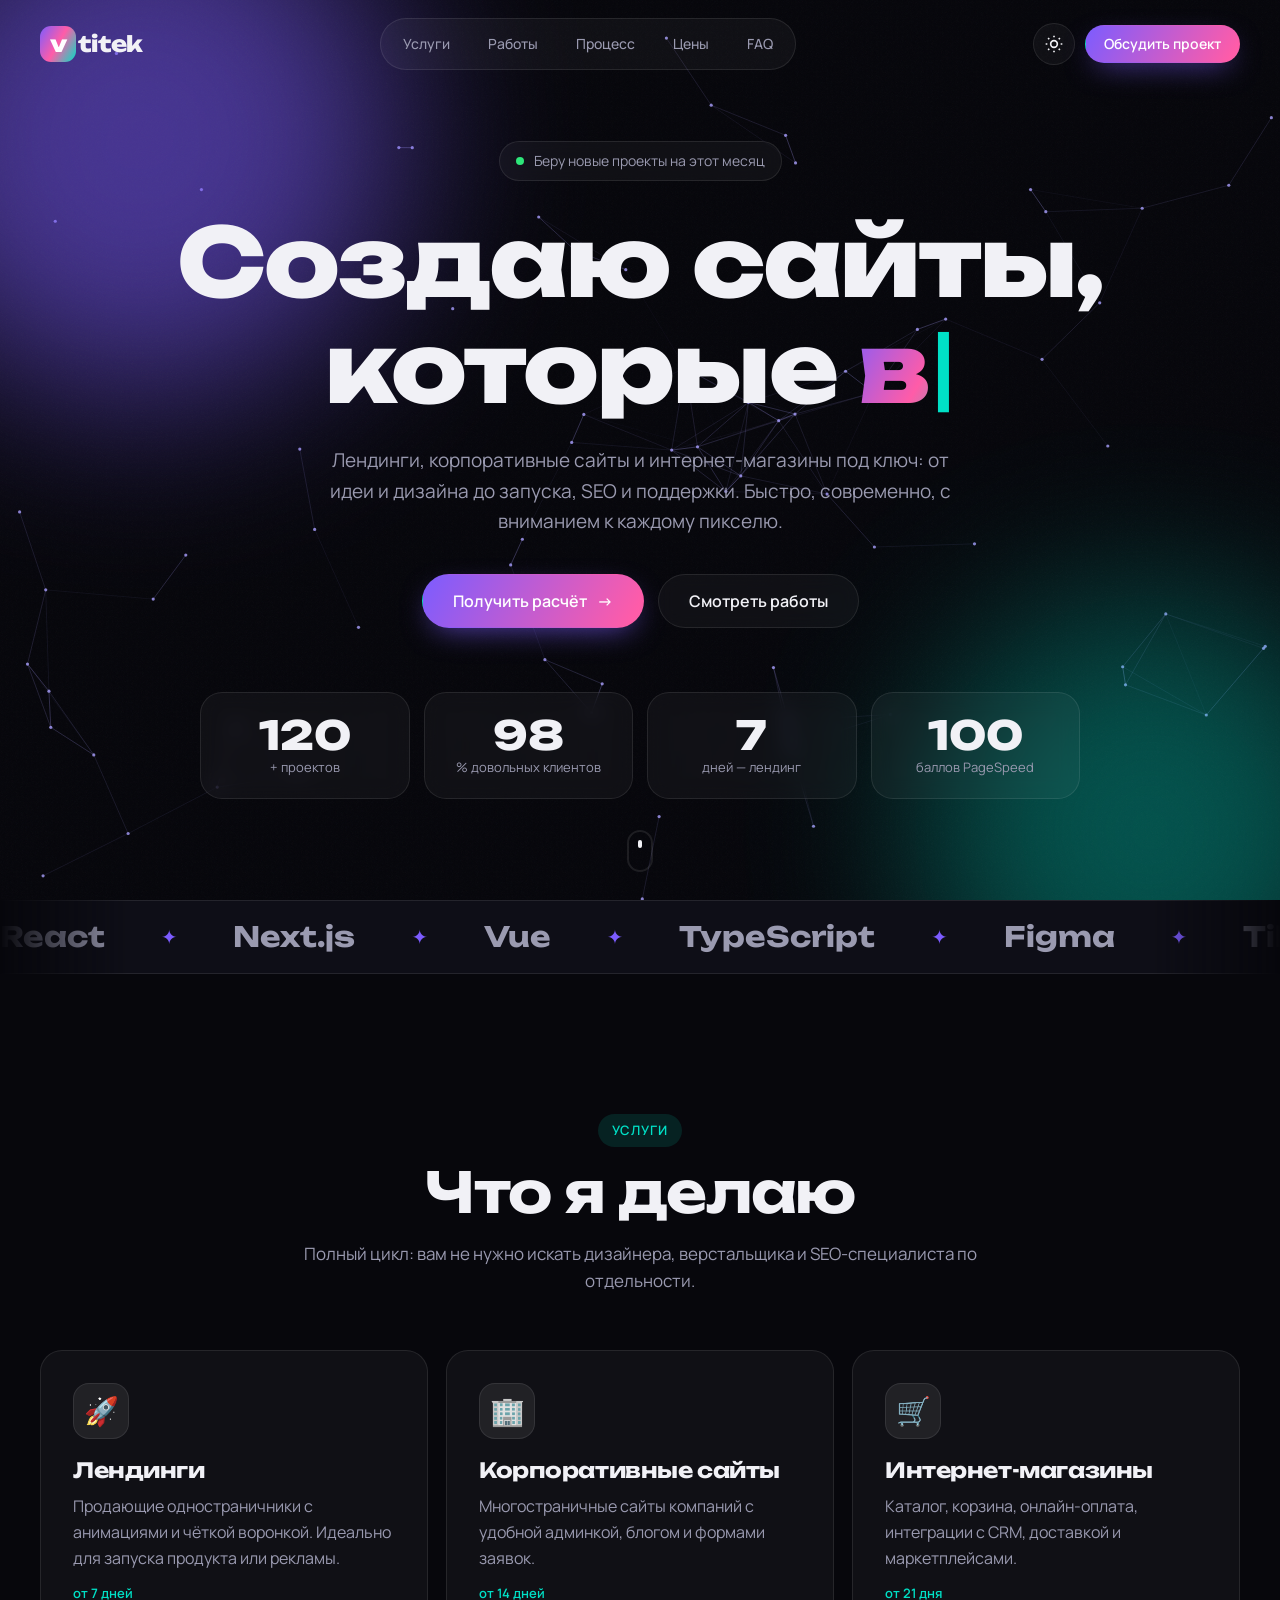
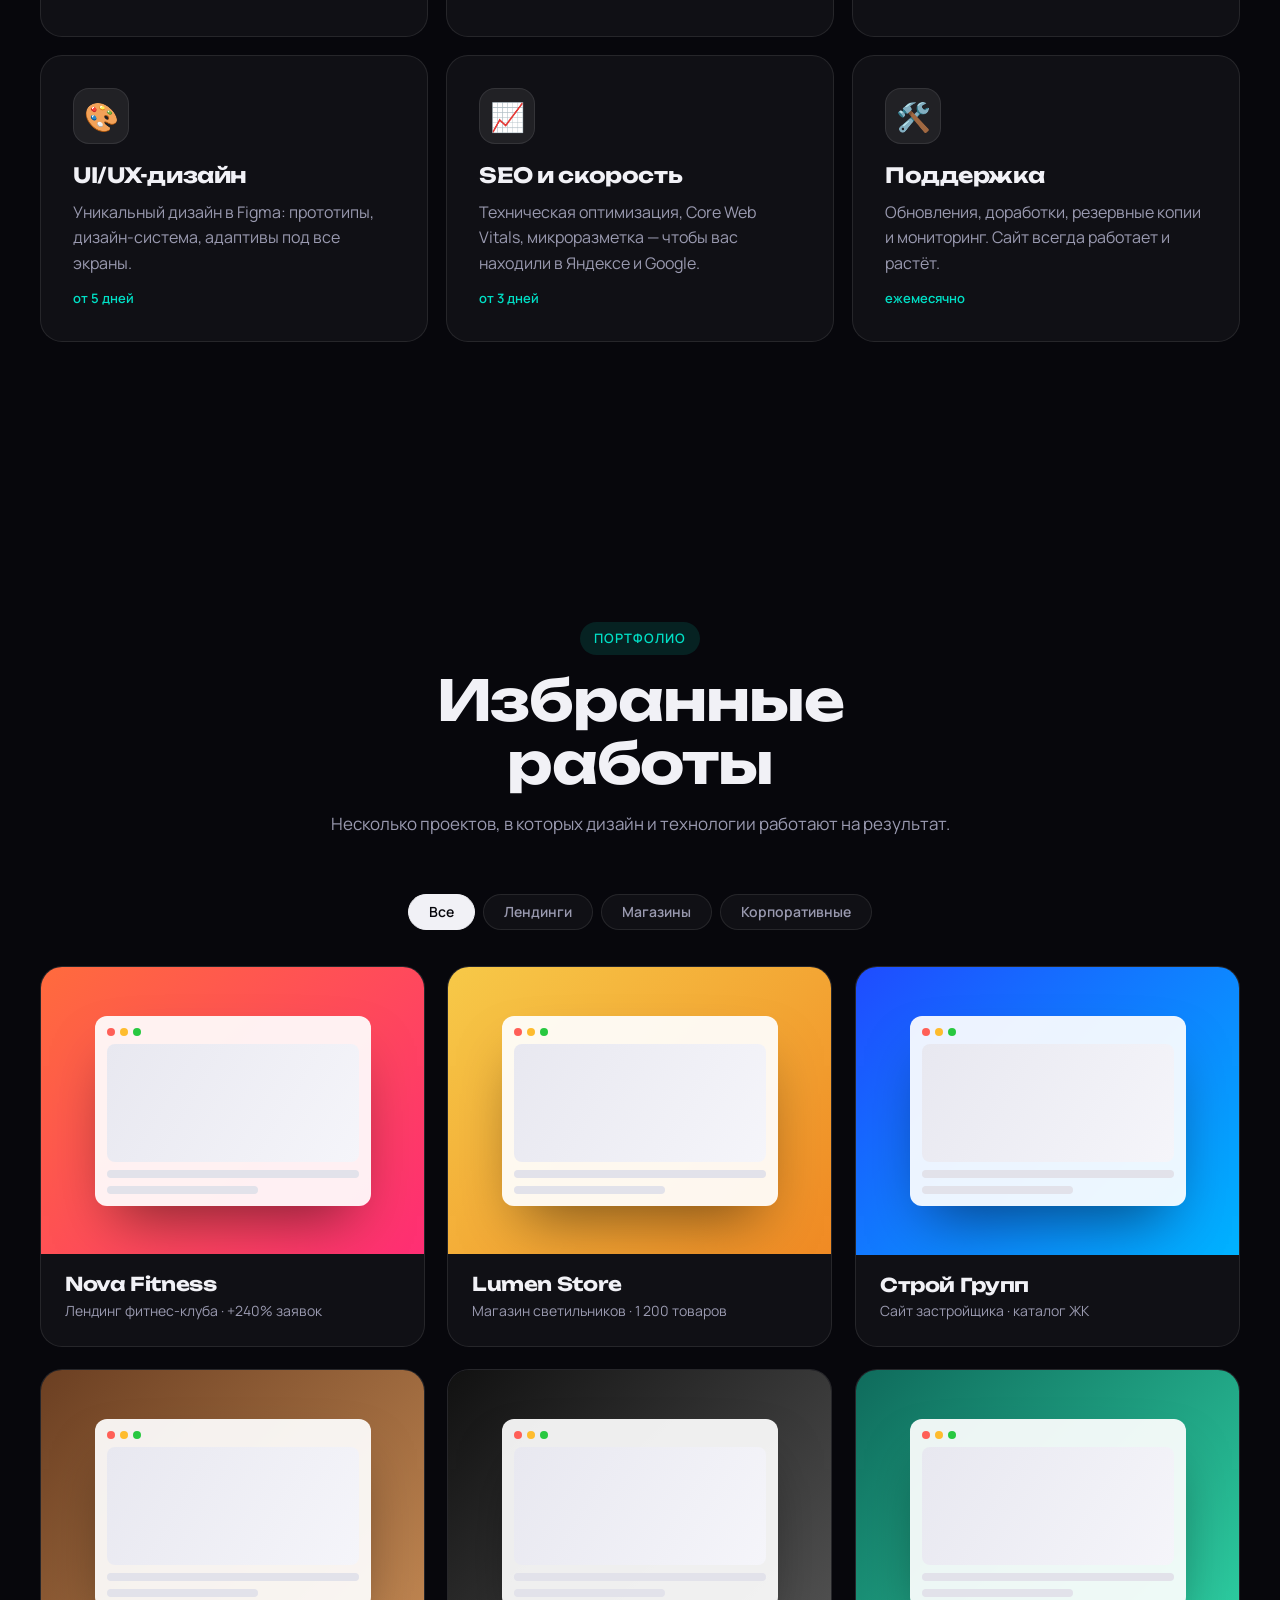
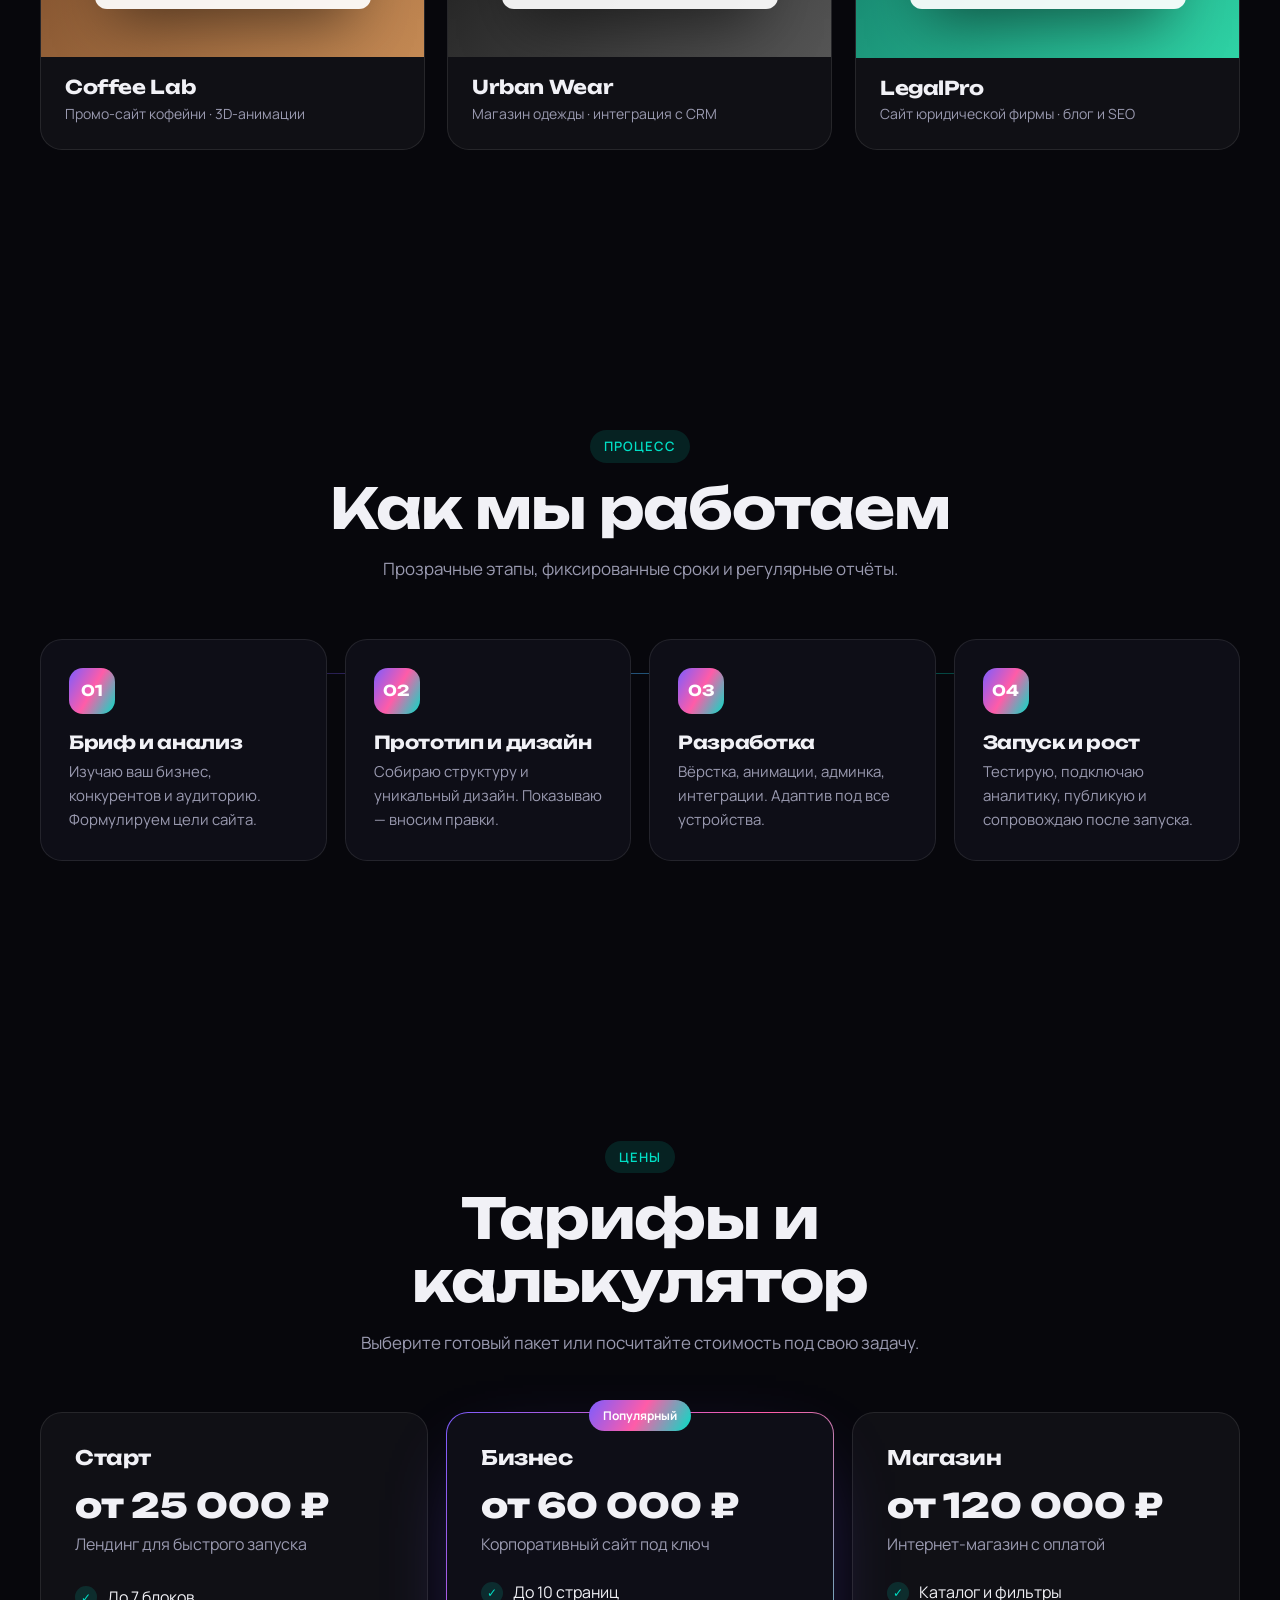
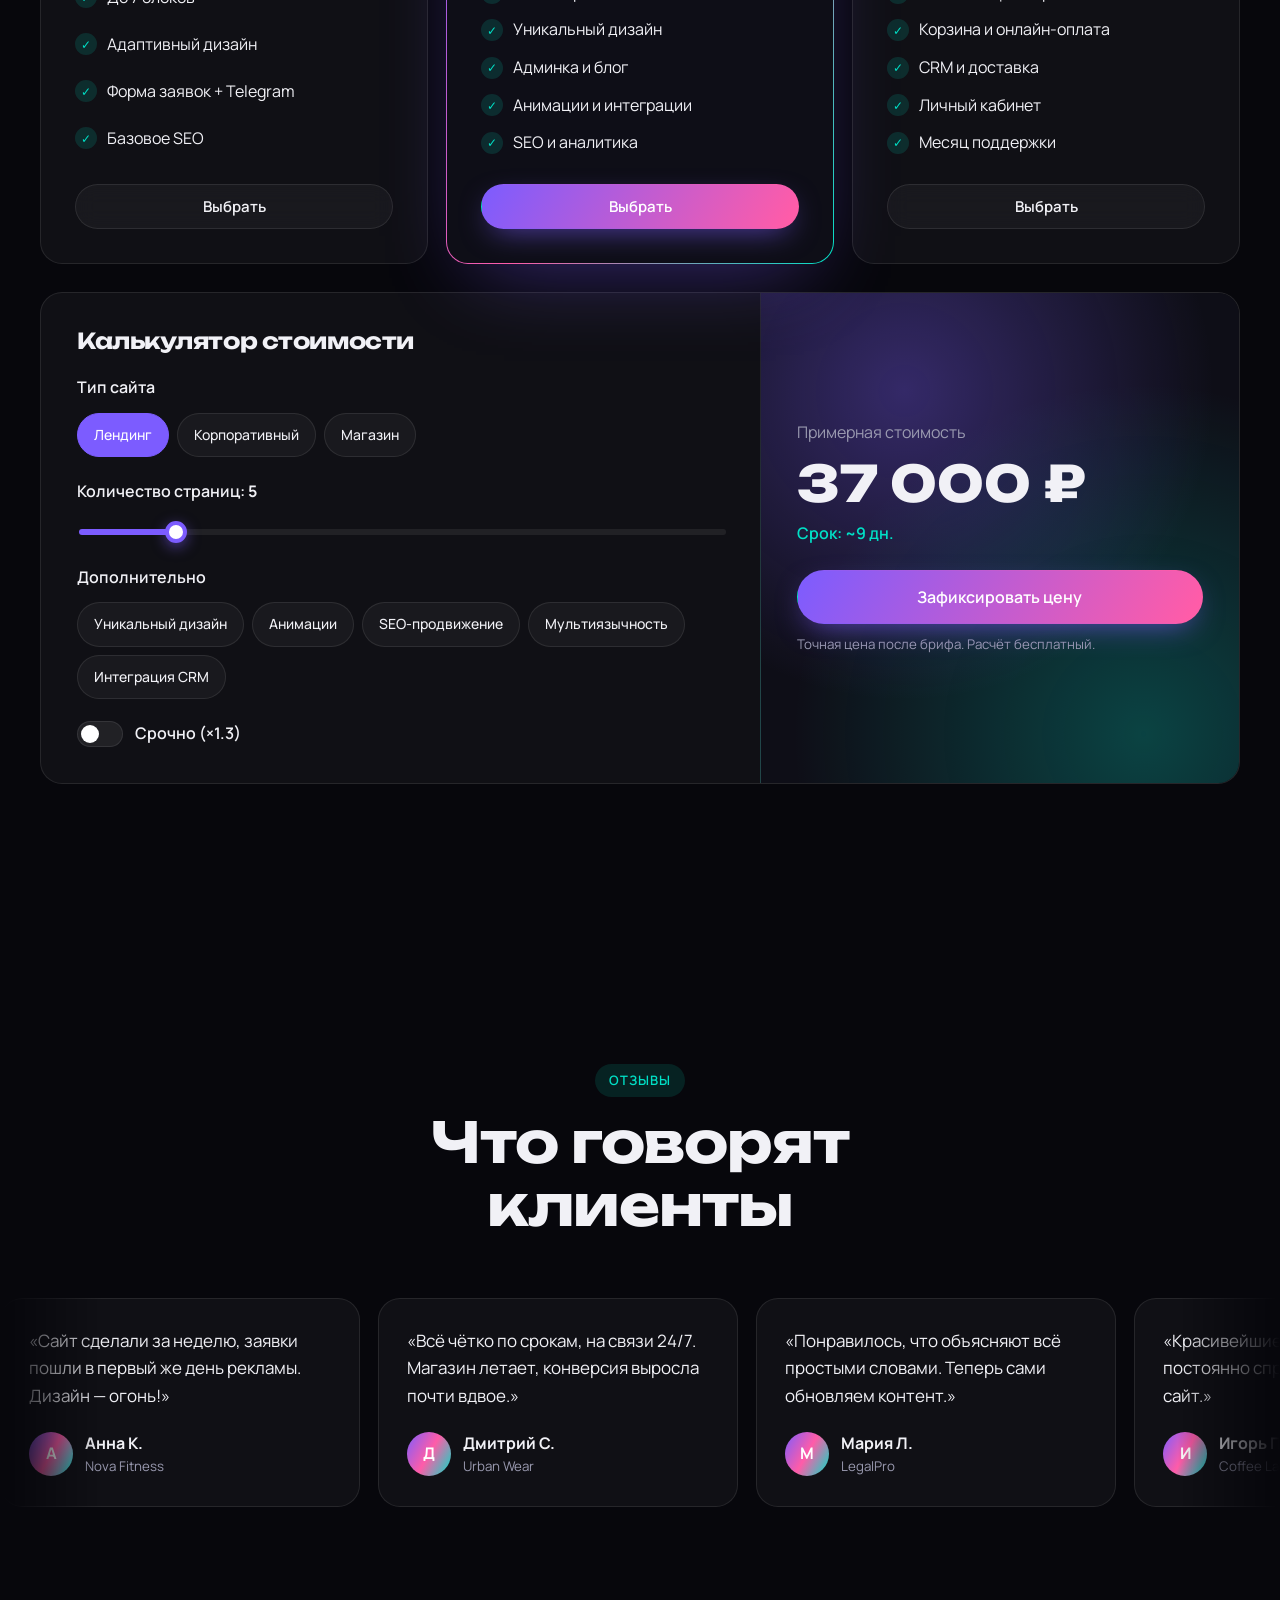
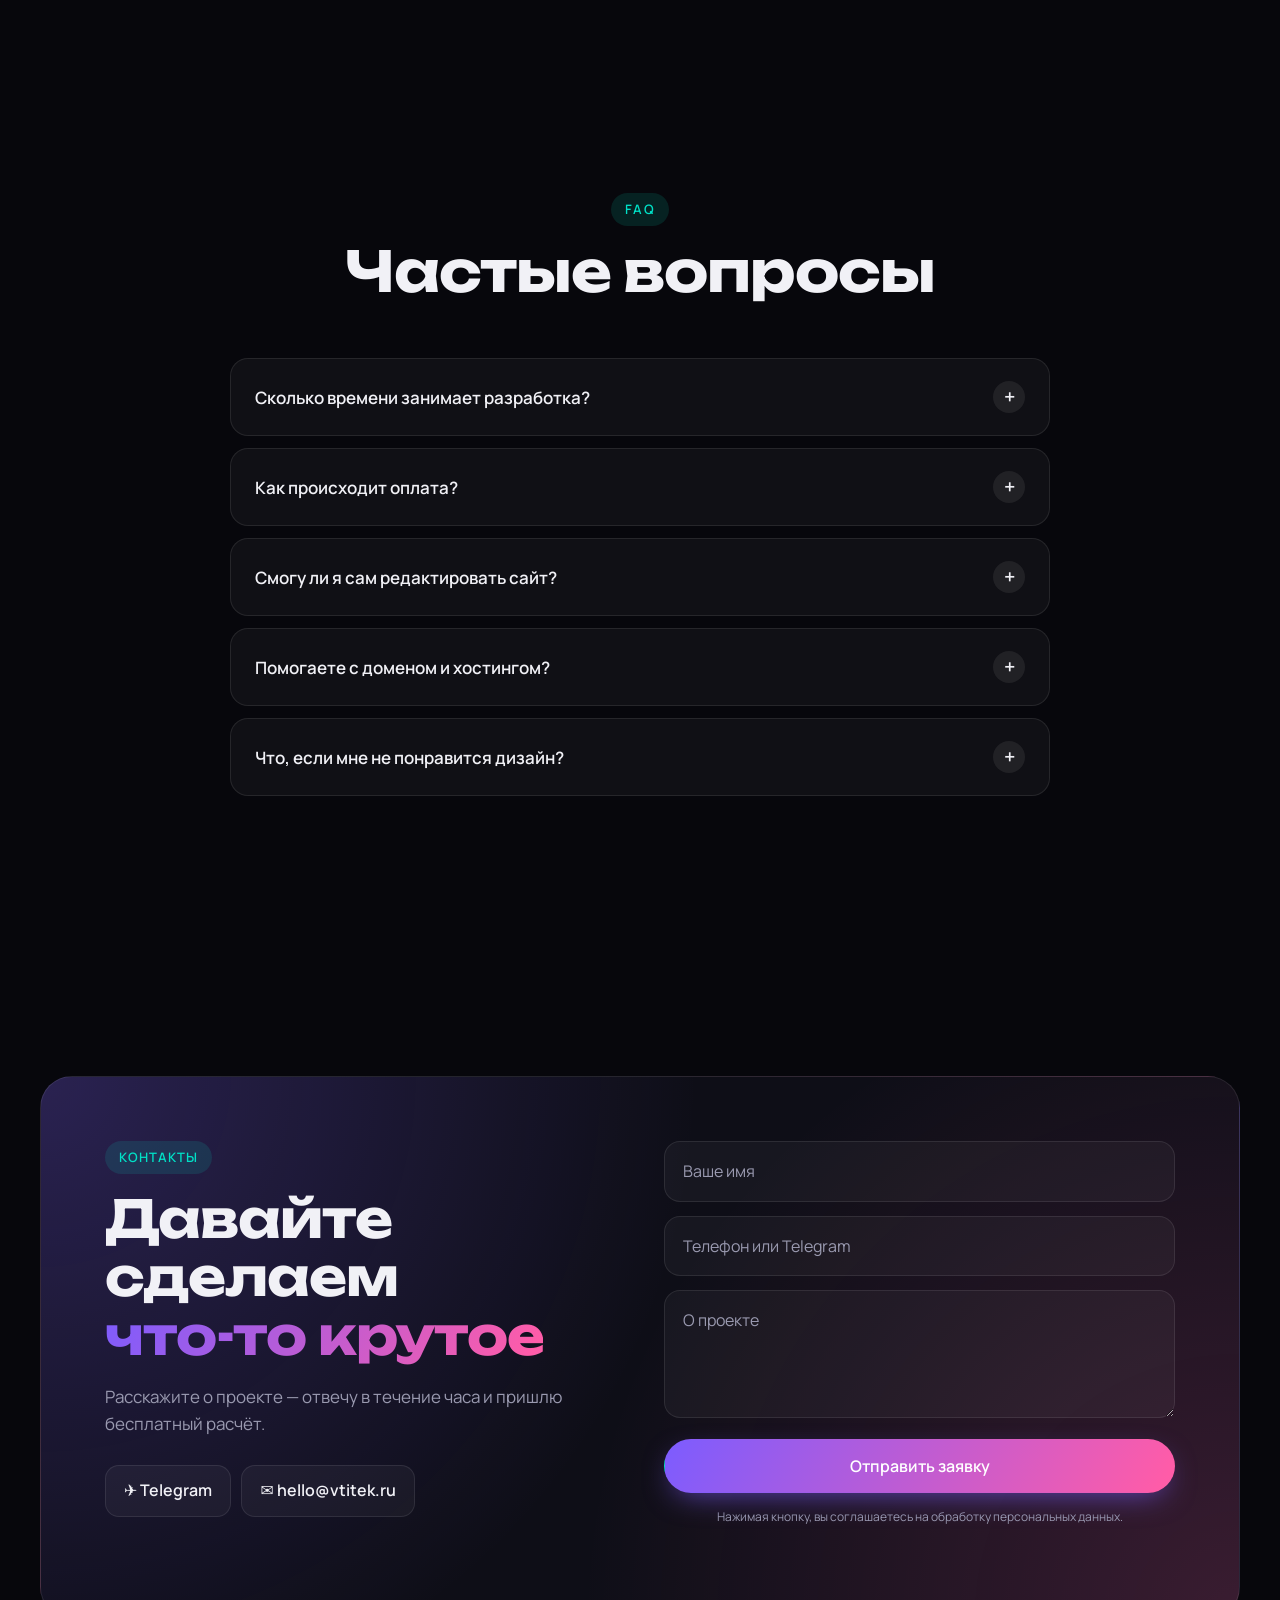
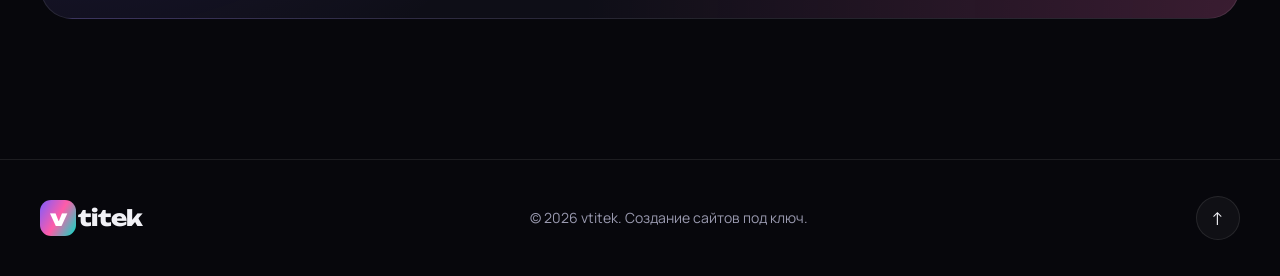
==== index.html @ 39efdd29 "Add vtitek landing page Co-authored-by: Hoplite <288093033+usehoplite[bot]@users.noreply.github.com>" ====
<!doctype html>
<html lang="ru" data-theme="dark">
<head>
  <meta charset="utf-8" />
  <meta name="viewport" content="width=device-width, initial-scale=1" />
  <title>vtitek — создание сайтов, которые продают</title>
  <meta name="description" content="vtitek — студия веб-разработки. Лендинги, корпоративные сайты и интернет-магазины под ключ: дизайн, разработка, SEO и поддержка." />
  <meta name="theme-color" content="#07070c" />
  <meta property="og:title" content="vtitek — создание сайтов, которые продают" />
  <meta property="og:description" content="Лендинги, корпоративные сайты и интернет-магазины под ключ." />
  <meta property="og:type" content="website" />
  <link rel="icon" href="favicon.svg" type="image/svg+xml" />
  <link rel="preconnect" href="https://fonts.googleapis.com" />
  <link rel="preconnect" href="https://fonts.gstatic.com" crossorigin />
  <link href="https://fonts.googleapis.com/css2?family=Unbounded:wght@500;700;800&family=Manrope:wght@400;500;600;700&display=swap" rel="stylesheet" />
  <link rel="stylesheet" href="styles.css" />
  <script>
    document.documentElement.classList.add('js');
    try { const t = localStorage.getItem('vtitek-theme'); if (t) document.documentElement.dataset.theme = t; } catch (e) {}
  </script>
</head>
<body>
  <div class="progress" aria-hidden="true"></div>
  <div class="cursor" aria-hidden="true"></div>
  <div class="cursor-dot" aria-hidden="true"></div>

  <header class="nav" id="top">
    <div class="container nav__inner">
      <a href="#top" class="logo" aria-label="vtitek — на главную">
        <span class="logo__mark">v</span><span class="logo__text">titek</span>
      </a>
      <nav class="nav__links" aria-label="Основная навигация">
        <a href="#services">Услуги</a>
        <a href="#works">Работы</a>
        <a href="#process">Процесс</a>
        <a href="#pricing">Цены</a>
        <a href="#faq">FAQ</a>
      </nav>
      <div class="nav__actions">
        <button class="theme-toggle" type="button" aria-label="Переключить тему">
          <svg class="icon-sun" viewBox="0 0 24 24" width="20" height="20" fill="none" stroke="currentColor" stroke-width="2"><circle cx="12" cy="12" r="4"/><path d="M12 2v2M12 20v2M4.9 4.9l1.4 1.4M17.7 17.7l1.4 1.4M2 12h2M20 12h2M4.9 19.1l1.4-1.4M17.7 6.3l1.4-1.4"/></svg>
          <svg class="icon-moon" viewBox="0 0 24 24" width="20" height="20" fill="none" stroke="currentColor" stroke-width="2"><path d="M21 12.8A9 9 0 1 1 11.2 3a7 7 0 0 0 9.8 9.8z"/></svg>
        </button>
        <a href="#contact" class="btn btn--primary btn--sm magnetic">Обсудить проект</a>
        <button class="burger" type="button" aria-label="Открыть меню" aria-expanded="false"><span></span><span></span></button>
      </div>
    </div>
  </header>

  <div class="mobile-menu" aria-hidden="true">
    <a href="#services">Услуги</a>
    <a href="#works">Работы</a>
    <a href="#process">Процесс</a>
    <a href="#pricing">Цены</a>
    <a href="#faq">FAQ</a>
    <a href="#contact" class="btn btn--primary">Обсудить проект</a>
  </div>

  <main>
    <!-- HERO -->
    <section class="hero">
      <canvas class="hero__canvas" aria-hidden="true"></canvas>
      <div class="hero__glow hero__glow--1" aria-hidden="true"></div>
      <div class="hero__glow hero__glow--2" aria-hidden="true"></div>
      <div class="container hero__inner">
        <div class="badge reveal"><span class="badge__dot"></span>Беру новые проекты на этот месяц</div>
        <h1 class="hero__title reveal">
          Создаю сайты,<br />
          которые <br class="br-mobile" /><span class="gradient-text typed" data-words="продают|впечатляют|работают|запоминаются">продают</span><span class="caret">|</span>
        </h1>
        <p class="hero__lead reveal">Лендинги, корпоративные сайты и интернет-магазины под ключ: от идеи и дизайна до запуска, SEO и поддержки. Быстро, современно, с вниманием к каждому пикселю.</p>
        <div class="hero__cta reveal">
          <a href="#contact" class="btn btn--primary btn--lg magnetic">Получить расчёт <span aria-hidden="true">→</span></a>
          <a href="#works" class="btn btn--ghost btn--lg magnetic">Смотреть работы</a>
        </div>
        <ul class="stats reveal">
          <li><b class="counter" data-to="120">0</b><span>+ проектов</span></li>
          <li><b class="counter" data-to="98">0</b><span>% довольных клиентов</span></li>
          <li><b class="counter" data-to="7">0</b><span>дней — лендинг</span></li>
          <li><b class="counter" data-to="100">0</b><span>баллов PageSpeed</span></li>
        </ul>
      </div>
      <a href="#services" class="scroll-hint" aria-label="Прокрутить вниз"><span></span></a>
    </section>

    <!-- MARQUEE -->
    <div class="marquee" aria-label="Технологии">
      <div class="marquee__track">
        <span>React</span><span>Next.js</span><span>Vue</span><span>TypeScript</span><span>Figma</span><span>Tilda</span><span>WordPress</span><span>Node.js</span><span>Tailwind</span><span>GSAP</span><span>Three.js</span><span>SEO</span>
        <span aria-hidden="true">React</span><span aria-hidden="true">Next.js</span><span aria-hidden="true">Vue</span><span aria-hidden="true">TypeScript</span><span aria-hidden="true">Figma</span><span aria-hidden="true">Tilda</span><span aria-hidden="true">WordPress</span><span aria-hidden="true">Node.js</span><span aria-hidden="true">Tailwind</span><span aria-hidden="true">GSAP</span><span aria-hidden="true">Three.js</span><span aria-hidden="true">SEO</span>
      </div>
    </div>

    <!-- SERVICES -->
    <section class="section" id="services">
      <div class="container">
        <div class="section__head reveal">
          <span class="eyebrow">Услуги</span>
          <h2>Что я делаю</h2>
          <p>Полный цикл: вам не нужно искать дизайнера, верстальщика и SEO-специалиста по отдельности.</p>
        </div>
        <div class="cards">
          <article class="card spotlight reveal">
            <div class="card__icon">🚀</div>
            <h3>Лендинги</h3>
            <p>Продающие одностраничники с анимациями и чёткой воронкой. Идеально для запуска продукта или рекламы.</p>
            <span class="card__meta">от 7 дней</span>
          </article>
          <article class="card spotlight reveal">
            <div class="card__icon">🏢</div>
            <h3>Корпоративные сайты</h3>
            <p>Многостраничные сайты компаний с удобной админкой, блогом и формами заявок.</p>
            <span class="card__meta">от 14 дней</span>
          </article>
          <article class="card spotlight reveal">
            <div class="card__icon">🛒</div>
            <h3>Интернет-магазины</h3>
            <p>Каталог, корзина, онлайн-оплата, интеграции с CRM, доставкой и маркетплейсами.</p>
            <span class="card__meta">от 21 дня</span>
          </article>
          <article class="card spotlight reveal">
            <div class="card__icon">🎨</div>
            <h3>UI/UX-дизайн</h3>
            <p>Уникальный дизайн в Figma: прототипы, дизайн-система, адаптивы под все экраны.</p>
            <span class="card__meta">от 5 дней</span>
          </article>
          <article class="card spotlight reveal">
            <div class="card__icon">📈</div>
            <h3>SEO и скорость</h3>
            <p>Техническая оптимизация, Core Web Vitals, микроразметка — чтобы вас находили в Яндексе и Google.</p>
            <span class="card__meta">от 3 дней</span>
          </article>
          <article class="card spotlight reveal">
            <div class="card__icon">🛠️</div>
            <h3>Поддержка</h3>
            <p>Обновления, доработки, резервные копии и мониторинг. Сайт всегда работает и растёт.</p>
            <span class="card__meta">ежемесячно</span>
          </article>
        </div>
      </div>
    </section>

    <!-- WORKS -->
    <section class="section" id="works">
      <div class="container">
        <div class="section__head reveal">
          <span class="eyebrow">Портфолио</span>
          <h2>Избранные работы</h2>
          <p>Несколько проектов, в которых дизайн и технологии работают на результат.</p>
        </div>
        <div class="filters reveal" role="tablist" aria-label="Фильтр работ">
          <button class="filter is-active" data-filter="all" type="button">Все</button>
          <button class="filter" data-filter="landing" type="button">Лендинги</button>
          <button class="filter" data-filter="shop" type="button">Магазины</button>
          <button class="filter" data-filter="corp" type="button">Корпоративные</button>
        </div>
        <div class="works">
          <a class="work tilt reveal" data-cat="landing" href="#contact">
            <div class="work__preview work__preview--1"><div class="mock"><i></i><i></i><i></i><b></b><em></em><em></em></div></div>
            <div class="work__info"><h3>Nova Fitness</h3><p>Лендинг фитнес-клуба · +240% заявок</p></div>
          </a>
          <a class="work tilt reveal" data-cat="shop" href="#contact">
            <div class="work__preview work__preview--2"><div class="mock"><i></i><i></i><i></i><b></b><em></em><em></em></div></div>
            <div class="work__info"><h3>Lumen Store</h3><p>Магазин светильников · 1 200 товаров</p></div>
          </a>
          <a class="work tilt reveal" data-cat="corp" href="#contact">
            <div class="work__preview work__preview--3"><div class="mock"><i></i><i></i><i></i><b></b><em></em><em></em></div></div>
            <div class="work__info"><h3>Строй Групп</h3><p>Сайт застройщика · каталог ЖК</p></div>
          </a>
          <a class="work tilt reveal" data-cat="landing" href="#contact">
            <div class="work__preview work__preview--4"><div class="mock"><i></i><i></i><i></i><b></b><em></em><em></em></div></div>
            <div class="work__info"><h3>Coffee Lab</h3><p>Промо-сайт кофейни · 3D-анимации</p></div>
          </a>
          <a class="work tilt reveal" data-cat="shop" href="#contact">
            <div class="work__preview work__preview--5"><div class="mock"><i></i><i></i><i></i><b></b><em></em><em></em></div></div>
            <div class="work__info"><h3>Urban Wear</h3><p>Магазин одежды · интеграция с CRM</p></div>
          </a>
          <a class="work tilt reveal" data-cat="corp" href="#contact">
            <div class="work__preview work__preview--6"><div class="mock"><i></i><i></i><i></i><b></b><em></em><em></em></div></div>
            <div class="work__info"><h3>LegalPro</h3><p>Сайт юридической фирмы · блог и SEO</p></div>
          </a>
        </div>
      </div>
    </section>

    <!-- PROCESS -->
    <section class="section" id="process">
      <div class="container">
        <div class="section__head reveal">
          <span class="eyebrow">Процесс</span>
          <h2>Как мы работаем</h2>
          <p>Прозрачные этапы, фиксированные сроки и регулярные отчёты.</p>
        </div>
        <ol class="steps">
          <li class="step reveal"><span class="step__num">01</span><h3>Бриф и анализ</h3><p>Изучаю ваш бизнес, конкурентов и аудиторию. Формулируем цели сайта.</p></li>
          <li class="step reveal"><span class="step__num">02</span><h3>Прототип и дизайн</h3><p>Собираю структуру и уникальный дизайн. Показываю — вносим правки.</p></li>
          <li class="step reveal"><span class="step__num">03</span><h3>Разработка</h3><p>Вёрстка, анимации, админка, интеграции. Адаптив под все устройства.</p></li>
          <li class="step reveal"><span class="step__num">04</span><h3>Запуск и рост</h3><p>Тестирую, подключаю аналитику, публикую и сопровождаю после запуска.</p></li>
        </ol>
      </div>
    </section>

    <!-- PRICING / CALCULATOR -->
    <section class="section" id="pricing">
      <div class="container">
        <div class="section__head reveal">
          <span class="eyebrow">Цены</span>
          <h2>Тарифы и калькулятор</h2>
          <p>Выберите готовый пакет или посчитайте стоимость под свою задачу.</p>
        </div>
        <div class="pricing">
          <article class="plan reveal">
            <h3>Старт</h3>
            <div class="plan__price">от 25 000 ₽</div>
            <p class="plan__desc">Лендинг для быстрого запуска</p>
            <ul>
              <li>До 7 блоков</li><li>Адаптивный дизайн</li><li>Форма заявок + Telegram</li><li>Базовое SEO</li>
            </ul>
            <a href="#contact" class="btn btn--ghost" data-plan="Старт">Выбрать</a>
          </article>
          <article class="plan plan--featured reveal">
            <span class="plan__tag">Популярный</span>
            <h3>Бизнес</h3>
            <div class="plan__price">от 60 000 ₽</div>
            <p class="plan__desc">Корпоративный сайт под ключ</p>
            <ul>
              <li>До 10 страниц</li><li>Уникальный дизайн</li><li>Админка и блог</li><li>Анимации и интеграции</li><li>SEO и аналитика</li>
            </ul>
            <a href="#contact" class="btn btn--primary" data-plan="Бизнес">Выбрать</a>
          </article>
          <article class="plan reveal">
            <h3>Магазин</h3>
            <div class="plan__price">от 120 000 ₽</div>
            <p class="plan__desc">Интернет-магазин с оплатой</p>
            <ul>
              <li>Каталог и фильтры</li><li>Корзина и онлайн-оплата</li><li>CRM и доставка</li><li>Личный кабинет</li><li>Месяц поддержки</li>
            </ul>
            <a href="#contact" class="btn btn--ghost" data-plan="Магазин">Выбрать</a>
          </article>
        </div>

        <div class="calc reveal">
          <div class="calc__form">
            <h3>Калькулятор стоимости</h3>
            <fieldset>
              <legend>Тип сайта</legend>
              <div class="chips" data-group="type">
                <label><input type="radio" name="type" value="25000" checked /><span>Лендинг</span></label>
                <label><input type="radio" name="type" value="60000" /><span>Корпоративный</span></label>
                <label><input type="radio" name="type" value="120000" /><span>Магазин</span></label>
              </div>
            </fieldset>
            <fieldset>
              <legend>Количество страниц: <b class="pages-out">5</b></legend>
              <input type="range" class="range" name="pages" min="1" max="30" value="5" />
            </fieldset>
            <fieldset>
              <legend>Дополнительно</legend>
              <div class="chips">
                <label><input type="checkbox" name="extra" value="15000" /><span>Уникальный дизайн</span></label>
                <label><input type="checkbox" name="extra" value="10000" /><span>Анимации</span></label>
                <label><input type="checkbox" name="extra" value="12000" /><span>SEO-продвижение</span></label>
                <label><input type="checkbox" name="extra" value="8000" /><span>Мультиязычность</span></label>
                <label><input type="checkbox" name="extra" value="9000" /><span>Интеграция CRM</span></label>
              </div>
            </fieldset>
            <label class="switch"><input type="checkbox" name="urgent" /><span class="switch__ui"></span>Срочно (×1.3)</label>
          </div>
          <div class="calc__result">
            <span>Примерная стоимость</span>
            <output class="calc__total">0 ₽</output>
            <span class="calc__days">Срок: ~7 дней</span>
            <a href="#contact" class="btn btn--primary btn--lg magnetic calc__cta">Зафиксировать цену</a>
            <small>Точная цена после брифа. Расчёт бесплатный.</small>
          </div>
        </div>
      </div>
    </section>

    <!-- TESTIMONIALS -->
    <section class="section" id="reviews">
      <div class="container">
        <div class="section__head reveal">
          <span class="eyebrow">Отзывы</span>
          <h2>Что говорят клиенты</h2>
        </div>
      </div>
      <div class="reviews">
        <div class="reviews__track">
          <blockquote class="review"><p>«Сайт сделали за неделю, заявки пошли в первый же день рекламы. Дизайн — огонь!»</p><footer><span class="avatar">А</span><div><b>Анна К.</b><small>Nova Fitness</small></div></footer></blockquote>
          <blockquote class="review"><p>«Всё чётко по срокам, на связи 24/7. Магазин летает, конверсия выросла почти вдвое.»</p><footer><span class="avatar">Д</span><div><b>Дмитрий С.</b><small>Urban Wear</small></div></footer></blockquote>
          <blockquote class="review"><p>«Понравилось, что объясняют всё простыми словами. Теперь сами обновляем контент.»</p><footer><span class="avatar">М</span><div><b>Мария Л.</b><small>LegalPro</small></div></footer></blockquote>
          <blockquote class="review"><p>«Красивейшие анимации, клиенты постоянно спрашивают, кто делал сайт.»</p><footer><span class="avatar">И</span><div><b>Игорь П.</b><small>Coffee Lab</small></div></footer></blockquote>
          <blockquote class="review"><p>«Перенесли старый сайт без потери позиций в поиске и ускорили его в 3 раза.»</p><footer><span class="avatar">О</span><div><b>Олег Т.</b><small>Строй Групп</small></div></footer></blockquote>
        </div>
      </div>
    </section>

    <!-- FAQ -->
    <section class="section" id="faq">
      <div class="container container--narrow">
        <div class="section__head reveal">
          <span class="eyebrow">FAQ</span>
          <h2>Частые вопросы</h2>
        </div>
        <div class="faq">
          <details class="reveal"><summary>Сколько времени занимает разработка?</summary><p>Лендинг — от 7 дней, корпоративный сайт — от 2 недель, интернет-магазин — от 3 недель. Точный срок фиксируем в договоре.</p></details>
          <details class="reveal"><summary>Как происходит оплата?</summary><p>Обычно 50% предоплата и 50% после сдачи. Для крупных проектов — поэтапная оплата.</p></details>
          <details class="reveal"><summary>Смогу ли я сам редактировать сайт?</summary><p>Да. Подключаю удобную админ-панель и записываю короткую видеоинструкцию.</p></details>
          <details class="reveal"><summary>Помогаете с доменом и хостингом?</summary><p>Да, подберу, зарегистрирую и настрою всё на ваше имя — вы полностью владеете сайтом.</p></details>
          <details class="reveal"><summary>Что, если мне не понравится дизайн?</summary><p>В каждый этап включены правки. Работаем до тех пор, пока результат вас не устроит.</p></details>
        </div>
      </div>
    </section>

    <!-- CONTACT -->
    <section class="section" id="contact">
      <div class="container">
        <div class="contact reveal">
          <div class="contact__text">
            <span class="eyebrow">Контакты</span>
            <h2>Давайте сделаем<br /><span class="gradient-text">что-то крутое</span></h2>
            <p>Расскажите о проекте — отвечу в течение часа и пришлю бесплатный расчёт.</p>
            <div class="contact__links">
              <a href="https://t.me/vtitek" target="_blank" rel="noopener" class="contact__link">✈️ Telegram</a>
              <a href="mailto:hello@vtitek.ru" class="contact__link">✉️ hello@vtitek.ru</a>
            </div>
          </div>
          <form class="form" novalidate>
            <div class="field"><input id="f-name" name="name" type="text" placeholder=" " required autocomplete="name" /><label for="f-name">Ваше имя</label></div>
            <div class="field"><input id="f-contact" name="contact" type="text" placeholder=" " required /><label for="f-contact">Телефон или Telegram</label></div>
            <div class="field"><textarea id="f-msg" name="message" placeholder=" " rows="4"></textarea><label for="f-msg">О проекте</label></div>
            <button type="submit" class="btn btn--primary btn--lg magnetic">Отправить заявку</button>
            <p class="form__note">Нажимая кнопку, вы соглашаетесь на обработку персональных данных.</p>
            <p class="form__status" role="status" aria-live="polite"></p>
          </form>
        </div>
      </div>
    </section>
  </main>

  <footer class="footer">
    <div class="container footer__inner">
      <a href="#top" class="logo"><span class="logo__mark">v</span><span class="logo__text">titek</span></a>
      <p>© <span class="year"></span> vtitek. Создание сайтов под ключ.</p>
      <a href="#top" class="to-top" aria-label="Наверх">↑</a>
    </div>
  </footer>

  <div class="toast" role="status" aria-live="polite"></div>
  <script src="script.js" defer></script>
</body>
</html>
---- styles.css ----
:root {
  --bg: #07070c;
  --bg-2: #0e0e17;
  --surface: rgba(255, 255, 255, 0.04);
  --surface-2: rgba(255, 255, 255, 0.07);
  --border: rgba(255, 255, 255, 0.09);
  --text: #f1f1f6;
  --muted: #9a9ab0;
  --accent: #7c5cff;
  --accent-2: #00e0c6;
  --accent-3: #ff5ca8;
  --grad: linear-gradient(120deg, var(--accent) 0%, var(--accent-3) 50%, var(--accent-2) 100%);
  --radius: 22px;
  --shadow: 0 30px 80px -30px rgba(124, 92, 255, 0.45);
  --font-display: "Unbounded", system-ui, sans-serif;
  --font: "Manrope", system-ui, sans-serif;
  color-scheme: dark;
}

[data-theme="light"] {
  --bg: #f6f6fb;
  --bg-2: #ffffff;
  --surface: rgba(10, 10, 30, 0.035);
  --surface-2: rgba(10, 10, 30, 0.06);
  --border: rgba(10, 10, 30, 0.1);
  --text: #12121c;
  --muted: #5d5d73;
  --shadow: 0 30px 80px -30px rgba(124, 92, 255, 0.35);
  color-scheme: light;
}

*, *::before, *::after { box-sizing: border-box; }
html { scroll-behavior: smooth; scroll-padding-top: 90px; }
body {
  margin: 0;
  font-family: var(--font);
  background: var(--bg);
  color: var(--text);
  line-height: 1.6;
  -webkit-font-smoothing: antialiased;
  overflow-x: hidden;
  transition: background-color 0.4s, color 0.4s;
}
body::before {
  /* subtle grain */
  content: "";
  position: fixed;
  inset: 0;
  pointer-events: none;
  z-index: 1;
  opacity: 0.035;
  background-image: url("data:image/svg+xml,%3Csvg xmlns='http://www.w3.org/2000/svg' width='160' height='160'%3E%3Cfilter id='n'%3E%3CfeTurbulence baseFrequency='.8' numOctaves='3'/%3E%3C/filter%3E%3Crect width='100%25' height='100%25' filter='url(%23n)'/%3E%3C/svg%3E");
}
img, svg { display: block; }
a { color: inherit; text-decoration: none; }
h1, h2, h3 { font-family: var(--font-display); line-height: 1.12; margin: 0; letter-spacing: -0.02em; }
p { margin: 0; }
::selection { background: var(--accent); color: #fff; }
:focus-visible { outline: 2px solid var(--accent-2); outline-offset: 3px; border-radius: 8px; }

.container { width: min(1200px, 100% - 48px); margin-inline: auto; position: relative; z-index: 2; }
.container--narrow { width: min(820px, 100% - 48px); }
.gradient-text { background: var(--grad); background-size: 200% auto; -webkit-background-clip: text; background-clip: text; color: transparent; animation: shine 6s linear infinite; }
@keyframes shine { to { background-position: 200% center; } }

/* progress + cursor */
.progress { position: fixed; top: 0; left: 0; height: 3px; width: 100%; transform-origin: 0 50%; transform: scaleX(0); background: var(--grad); z-index: 100; }
.cursor, .cursor-dot { position: fixed; top: 0; left: 0; pointer-events: none; z-index: 99; border-radius: 50%; opacity: 0; transition: opacity 0.3s, width 0.25s, height 0.25s, background-color 0.25s; }
.cursor { width: 38px; height: 38px; margin: -19px 0 0 -19px; border: 1.5px solid var(--accent-2); mix-blend-mode: difference; }
.cursor-dot { width: 6px; height: 6px; margin: -3px 0 0 -3px; background: var(--accent-2); }
.cursor.is-hover { width: 64px; height: 64px; margin: -32px 0 0 -32px; background: rgba(0, 224, 198, 0.15); }
body.has-cursor .cursor, body.has-cursor .cursor-dot { opacity: 1; }

/* buttons */
.btn {
  --pad: 14px 24px;
  display: inline-flex; align-items: center; justify-content: center; gap: 10px;
  padding: var(--pad); border-radius: 999px; border: 1px solid transparent;
  font: 600 15px/1 var(--font); cursor: pointer; white-space: nowrap;
  transition: transform 0.25s, box-shadow 0.3s, background-color 0.3s, border-color 0.3s;
  position: relative; overflow: hidden;
}
.btn--sm { --pad: 11px 18px; font-size: 14px; }
.btn--lg { --pad: 18px 30px; font-size: 16px; }
.btn--primary { background: var(--grad); background-size: 200% auto; color: #fff; box-shadow: 0 10px 30px -10px rgba(124, 92, 255, 0.7); }
.btn--primary:hover { background-position: right center; box-shadow: 0 16px 40px -12px rgba(255, 92, 168, 0.7); }
.btn--ghost { background: var(--surface); border-color: var(--border); color: var(--text); backdrop-filter: blur(10px); }
.btn--ghost:hover { background: var(--surface-2); border-color: var(--accent); }
.btn:active { transform: scale(0.97); }

/* nav */
.nav { position: fixed; inset: 0 0 auto; z-index: 50; padding: 18px 0; transition: padding 0.3s, background-color 0.3s, border-color 0.3s, backdrop-filter 0.3s; border-bottom: 1px solid transparent; }
.nav.is-scrolled { padding: 10px 0; background: color-mix(in srgb, var(--bg) 70%, transparent); backdrop-filter: blur(18px) saturate(160%); border-color: var(--border); }
.nav__inner { display: flex; align-items: center; justify-content: space-between; gap: 24px; }
.logo { display: inline-flex; align-items: center; font: 800 22px/1 var(--font-display); letter-spacing: -0.03em; }
.logo__mark { display: grid; place-items: center; width: 36px; height: 36px; border-radius: 11px; background: var(--grad); color: #fff; margin-right: 2px; transition: transform 0.4s; }
.logo:hover .logo__mark { transform: rotate(-12deg) scale(1.08); }
.nav__links { display: flex; gap: 6px; padding: 6px; border-radius: 999px; background: var(--surface); border: 1px solid var(--border); }
.nav__links a { padding: 8px 16px; border-radius: 999px; font-size: 14px; font-weight: 500; color: var(--muted); transition: color 0.2s, background-color 0.2s; }
.nav__links a:hover, .nav__links a.is-active { color: var(--text); background: var(--surface-2); }
.nav__actions { display: flex; align-items: center; gap: 10px; }
.theme-toggle { width: 42px; height: 42px; display: grid; place-items: center; border-radius: 50%; border: 1px solid var(--border); background: var(--surface); color: var(--text); cursor: pointer; transition: transform 0.4s; }
.theme-toggle:hover { transform: rotate(25deg); }
.icon-moon { display: none; }
[data-theme="light"] .icon-sun { display: none; }
[data-theme="light"] .icon-moon { display: block; }
.burger { display: none; width: 42px; height: 42px; border-radius: 50%; border: 1px solid var(--border); background: var(--surface); cursor: pointer; position: relative; }
.burger span { position: absolute; left: 12px; right: 12px; height: 2px; background: var(--text); border-radius: 2px; transition: transform 0.3s, top 0.3s; }
.burger span:first-child { top: 16px; }
.burger span:last-child { top: 24px; }
.burger[aria-expanded="true"] span:first-child { top: 20px; transform: rotate(45deg); }
.burger[aria-expanded="true"] span:last-child { top: 20px; transform: rotate(-45deg); }
.mobile-menu { position: fixed; inset: 0; z-index: 45; display: flex; flex-direction: column; justify-content: center; align-items: center; gap: 22px; background: color-mix(in srgb, var(--bg) 92%, transparent); backdrop-filter: blur(20px); opacity: 0; visibility: hidden; transition: opacity 0.35s, visibility 0.35s; }
.mobile-menu a:not(.btn) { font: 700 28px/1 var(--font-display); }
.mobile-menu.is-open { opacity: 1; visibility: visible; }

/* hero */
.hero { position: relative; min-height: 100svh; display: flex; align-items: center; padding: 140px 0 100px; overflow: hidden; }
.hero__canvas { position: absolute; inset: 0; width: 100%; height: 100%; z-index: 0; }
.hero__glow { position: absolute; border-radius: 50%; filter: blur(90px); opacity: 0.55; z-index: 0; animation: float 14s ease-in-out infinite; }
.hero__glow--1 { width: 520px; height: 520px; background: var(--accent); top: -120px; left: -120px; }
.hero__glow--2 { width: 460px; height: 460px; background: var(--accent-2); bottom: -160px; right: -100px; opacity: 0.35; animation-delay: -7s; }
[data-theme="light"] .hero__glow { opacity: 0.25; }
@keyframes float { 50% { transform: translate(60px, 40px) scale(1.1); } }
.hero__inner { text-align: center; display: flex; flex-direction: column; align-items: center; }
.badge { display: inline-flex; align-items: center; gap: 10px; padding: 8px 16px; border-radius: 999px; border: 1px solid var(--border); background: var(--surface); backdrop-filter: blur(10px); font-size: 14px; color: var(--muted); }
.badge__dot { width: 8px; height: 8px; border-radius: 50%; background: #2ee67a; box-shadow: 0 0 0 0 rgba(46, 230, 122, 0.6); animation: pulse 2s infinite; }
@keyframes pulse { 70% { box-shadow: 0 0 0 10px rgba(46, 230, 122, 0); } 100% { box-shadow: 0 0 0 0 rgba(46, 230, 122, 0); } }
.hero__title { font-size: clamp(40px, 7.4vw, 96px); font-weight: 800; margin: 28px 0 24px; }
.br-mobile { display: none; }
@media (max-width: 720px) { .br-mobile { display: inline; } .hero__title { min-height: 4em; } }
.caret { font-weight: 400; color: var(--accent-2); animation: blink 1s steps(1) infinite; margin-left: 2px; }
@keyframes blink { 50% { opacity: 0; } }
.hero__lead { max-width: 640px; font-size: clamp(16px, 1.6vw, 19px); color: var(--muted); }
.hero__cta { display: flex; flex-wrap: wrap; justify-content: center; gap: 14px; margin-top: 38px; }
.stats { list-style: none; padding: 0; margin: 64px 0 0; display: grid; grid-template-columns: repeat(4, minmax(0, 1fr)); gap: 14px; width: 100%; max-width: 880px; }
.stats li { padding: 20px 16px; border-radius: var(--radius); background: var(--surface); border: 1px solid var(--border); backdrop-filter: blur(10px); display: flex; flex-direction: column; }
.stats b { font: 800 clamp(28px, 3.4vw, 40px)/1.1 var(--font-display); }
.stats span { font-size: 13px; color: var(--muted); }
.scroll-hint { position: absolute; bottom: 28px; left: 50%; translate: -50% 0; width: 26px; height: 42px; border: 2px solid var(--border); border-radius: 20px; z-index: 2; }
.scroll-hint span { position: absolute; top: 8px; left: 50%; width: 4px; height: 8px; margin-left: -2px; border-radius: 2px; background: var(--text); animation: wheel 1.8s infinite; }
@keyframes wheel { to { transform: translateY(14px); opacity: 0; } }

/* marquee */
.marquee { overflow: hidden; border-block: 1px solid var(--border); padding: 22px 0; background: var(--bg-2); position: relative; z-index: 2; mask-image: linear-gradient(90deg, transparent, #000 10%, #000 90%, transparent); }
.marquee__track { display: flex; gap: 56px; width: max-content; animation: marquee 30s linear infinite; }
.marquee__track span { font: 700 clamp(18px, 2.2vw, 28px)/1 var(--font-display); color: var(--muted); display: flex; align-items: center; gap: 56px; }
.marquee__track span::after { content: "✦"; color: var(--accent); font-size: 0.7em; }
.marquee:hover .marquee__track { animation-play-state: paused; }
@keyframes marquee { to { transform: translateX(-50%); } }

/* sections */
.section { padding: clamp(80px, 11vw, 140px) 0; position: relative; }
.section__head { text-align: center; max-width: 680px; margin: 0 auto 56px; }
.section__head h2 { font-size: clamp(32px, 4.6vw, 56px); margin: 14px 0 16px; }
.section__head p { color: var(--muted); font-size: 17px; }
.eyebrow { display: inline-block; padding: 6px 14px; border-radius: 999px; font-size: 13px; font-weight: 600; letter-spacing: 0.08em; text-transform: uppercase; color: var(--accent-2); background: color-mix(in srgb, var(--accent-2) 12%, transparent); }

/* cards with spotlight */
.cards { display: grid; grid-template-columns: repeat(3, minmax(0, 1fr)); gap: 18px; }
.card { position: relative; padding: 32px; border-radius: var(--radius); background: var(--surface); border: 1px solid var(--border); overflow: hidden; transition: transform 0.35s, border-color 0.35s; display: flex; flex-direction: column; gap: 12px; }
.card:hover { transform: translateY(-6px); border-color: color-mix(in srgb, var(--accent) 50%, transparent); }
.spotlight::before { content: ""; position: absolute; inset: 0; background: radial-gradient(400px circle at var(--mx, 50%) var(--my, 50%), rgba(124, 92, 255, 0.18), transparent 45%); opacity: 0; transition: opacity 0.3s; pointer-events: none; }
.spotlight:hover::before { opacity: 1; }
.card__icon { width: 56px; height: 56px; display: grid; place-items: center; font-size: 28px; border-radius: 16px; background: var(--surface-2); border: 1px solid var(--border); margin-bottom: 8px; }
.card h3 { font-size: 21px; }
.card p { color: var(--muted); flex: 1; }
.card__meta { font-size: 13px; font-weight: 600; color: var(--accent-2); }

/* works */
.filters { display: flex; justify-content: center; flex-wrap: wrap; gap: 8px; margin-bottom: 36px; }
.filter { padding: 10px 20px; border-radius: 999px; border: 1px solid var(--border); background: var(--surface); color: var(--muted); font: 600 14px/1 var(--font); cursor: pointer; transition: all 0.25s; }
.filter:hover { color: var(--text); }
.filter.is-active { background: var(--text); color: var(--bg); border-color: var(--text); }
.works { display: grid; grid-template-columns: repeat(3, minmax(0, 1fr)); gap: 22px; }
.work { border-radius: var(--radius); background: var(--surface); border: 1px solid var(--border); overflow: hidden; transform-style: preserve-3d; transition: transform 0.2s ease-out, opacity 0.4s, box-shadow 0.4s; will-change: transform; }
.work:hover { box-shadow: var(--shadow); }
.work.is-hidden { display: none; }
.work__preview { aspect-ratio: 4 / 3; display: grid; place-items: center; position: relative; overflow: hidden; }
.work__preview--1 { background: linear-gradient(135deg, #ff6b3d, #ff2e74); }
.work__preview--2 { background: linear-gradient(135deg, #f7c948, #f08a24); }
.work__preview--3 { background: linear-gradient(135deg, #1f4cff, #00b3ff); }
.work__preview--4 { background: linear-gradient(135deg, #6b3f22, #c58a54); }
.work__preview--5 { background: linear-gradient(135deg, #111, #555); }
.work__preview--6 { background: linear-gradient(135deg, #0f6b5c, #2fd3a5); }
.mock { width: 72%; aspect-ratio: 16 / 11; border-radius: 12px; background: rgba(255, 255, 255, 0.92); box-shadow: 0 30px 60px -20px rgba(0, 0, 0, 0.5); padding: 12px; display: grid; grid-template-columns: repeat(3, 8px) 1fr; grid-template-rows: 8px 1fr auto auto; gap: 8px 5px; transition: transform 0.6s cubic-bezier(.2, .8, .2, 1); }
.work:hover .mock { transform: translateY(-6px) scale(1.04); }
.mock i { width: 8px; height: 8px; border-radius: 50%; background: #ddd; }
.mock i:nth-child(1) { background: #ff5f57; } .mock i:nth-child(2) { background: #febc2e; } .mock i:nth-child(3) { background: #28c840; }
.mock b { grid-column: 1 / -1; border-radius: 8px; background: linear-gradient(120deg, #e8e8f0, #f5f5fa); }
.mock em { grid-column: 1 / -1; height: 8px; border-radius: 4px; background: #e2e2ea; }
.mock em:last-child { width: 60%; }
.work__info { padding: 20px 24px 24px; }
.work__info h3 { font-size: 19px; margin-bottom: 4px; }
.work__info p { color: var(--muted); font-size: 14px; }

/* steps */
.steps { list-style: none; padding: 0; margin: 0; display: grid; grid-template-columns: repeat(4, minmax(0, 1fr)); gap: 18px; counter-reset: s; position: relative; }
.steps::before { content: ""; position: absolute; top: 34px; left: 8%; right: 8%; height: 1px; background: linear-gradient(90deg, transparent, var(--accent), var(--accent-2), transparent); opacity: 0.5; }
.step { position: relative; padding: 28px; border-radius: var(--radius); background: var(--bg-2); border: 1px solid var(--border); }
.step__num { display: inline-grid; place-items: center; width: 46px; height: 46px; border-radius: 14px; background: var(--grad); color: #fff; font: 700 15px/1 var(--font-display); margin-bottom: 18px; }
.step h3 { font-size: 18px; margin-bottom: 8px; }
.step p { color: var(--muted); font-size: 15px; }

/* pricing */
.pricing { display: grid; grid-template-columns: repeat(3, minmax(0, 1fr)); gap: 18px; align-items: stretch; }
.plan { position: relative; display: flex; flex-direction: column; padding: 34px; border-radius: var(--radius); background: var(--surface); border: 1px solid var(--border); transition: transform 0.35s; }
.plan:hover { transform: translateY(-6px); }
.plan--featured { background: linear-gradient(var(--bg-2), var(--bg-2)) padding-box, var(--grad) border-box; border: 1.5px solid transparent; box-shadow: var(--shadow); }
.plan__tag { position: absolute; top: -13px; left: 50%; translate: -50% 0; padding: 6px 14px; border-radius: 999px; background: var(--grad); color: #fff; font-size: 12px; font-weight: 700; }
.plan h3 { font-size: 20px; }
.plan__price { font: 800 34px/1.2 var(--font-display); margin: 16px 0 6px; }
.plan__desc { color: var(--muted); margin-bottom: 22px; }
.plan ul { list-style: none; padding: 0; margin: 0 0 28px; display: grid; gap: 12px; flex: 1; }
.plan li { display: flex; gap: 10px; align-items: center; }
.plan li::before { content: "✓"; display: grid; place-items: center; flex: none; width: 22px; height: 22px; border-radius: 50%; font-size: 12px; font-weight: 700; color: var(--accent-2); background: color-mix(in srgb, var(--accent-2) 14%, transparent); }

.calc { margin-top: 28px; display: grid; grid-template-columns: 1.5fr 1fr; border-radius: var(--radius); border: 1px solid var(--border); background: var(--surface); overflow: hidden; }
.calc__form { padding: 36px; display: grid; gap: 22px; }
.calc__form h3 { font-size: 22px; }
.calc fieldset { border: 0; padding: 0; margin: 0; }
.calc legend { font-weight: 600; margin-bottom: 12px; padding: 0; }
.chips { display: flex; flex-wrap: wrap; gap: 8px; }
.chips input { position: absolute; opacity: 0; pointer-events: none; }
.chips span { display: inline-block; padding: 10px 16px; border-radius: 999px; border: 1px solid var(--border); background: var(--surface); cursor: pointer; font-size: 14px; font-weight: 500; transition: all 0.2s; user-select: none; }
.chips span:hover { border-color: var(--accent); }
.chips input:checked + span { background: var(--accent); border-color: var(--accent); color: #fff; }
.chips input:focus-visible + span { outline: 2px solid var(--accent-2); outline-offset: 2px; }
.range { width: 100%; appearance: none; height: 6px; border-radius: 6px; background: linear-gradient(90deg, var(--accent) var(--fill, 15%), var(--surface-2) var(--fill, 15%)); outline-offset: 6px; }
.range::-webkit-slider-thumb { appearance: none; width: 22px; height: 22px; border-radius: 50%; background: #fff; border: 4px solid var(--accent); cursor: grab; box-shadow: 0 4px 14px rgba(124, 92, 255, 0.5); }
.range::-moz-range-thumb { width: 14px; height: 14px; border-radius: 50%; background: #fff; border: 4px solid var(--accent); cursor: grab; }
.switch { display: inline-flex; align-items: center; gap: 12px; cursor: pointer; font-weight: 600; }
.switch input { position: absolute; opacity: 0; }
.switch__ui { width: 46px; height: 26px; border-radius: 999px; background: var(--surface-2); border: 1px solid var(--border); position: relative; transition: background-color 0.25s; }
.switch__ui::after { content: ""; position: absolute; top: 3px; left: 3px; width: 18px; height: 18px; border-radius: 50%; background: #fff; transition: transform 0.25s; }
.switch input:checked + .switch__ui { background: var(--accent-3); }
.switch input:checked + .switch__ui::after { transform: translateX(20px); }
.switch input:focus-visible + .switch__ui { outline: 2px solid var(--accent-2); outline-offset: 2px; }
.calc__result { padding: 36px; display: flex; flex-direction: column; justify-content: center; gap: 10px; background: radial-gradient(circle at 30% 20%, rgba(124, 92, 255, 0.35), transparent 60%), radial-gradient(circle at 80% 90%, rgba(0, 224, 198, 0.25), transparent 60%), var(--bg-2); border-left: 1px solid var(--border); }
.calc__result > span { color: var(--muted); }
.calc__total { font: 800 clamp(34px, 4vw, 50px)/1.1 var(--font-display); }
.calc__days { color: var(--accent-2) !important; font-weight: 600; }
.calc__cta { margin-top: 14px; }
.calc__result small { color: var(--muted); }

/* reviews */
.reviews { overflow: hidden; mask-image: linear-gradient(90deg, transparent, #000 8%, #000 92%, transparent); }
.reviews__track { display: flex; gap: 18px; width: max-content; animation: marquee 45s linear infinite; padding: 6px 0; }
.reviews:hover .reviews__track { animation-play-state: paused; }
.review { margin: 0; width: 360px; padding: 28px; border-radius: var(--radius); background: var(--surface); border: 1px solid var(--border); display: flex; flex-direction: column; gap: 22px; justify-content: space-between; }
.review p { font-size: 17px; }
.review footer { display: flex; align-items: center; gap: 12px; }
.review footer div { display: flex; flex-direction: column; }
.review small { color: var(--muted); }
.avatar { width: 44px; height: 44px; border-radius: 50%; display: grid; place-items: center; background: var(--grad); color: #fff; font-weight: 700; }

/* faq */
.faq { display: grid; gap: 12px; }
.faq details { border-radius: 18px; background: var(--surface); border: 1px solid var(--border); padding: 0 24px; transition: border-color 0.3s, background-color 0.3s; }
.faq details[open] { border-color: color-mix(in srgb, var(--accent) 55%, transparent); background: var(--surface-2); }
.faq summary { list-style: none; cursor: pointer; padding: 22px 0; font-weight: 600; font-size: 17px; display: flex; justify-content: space-between; align-items: center; gap: 16px; }
.faq summary::-webkit-details-marker { display: none; }
.faq summary::after { content: "+"; flex: none; width: 32px; height: 32px; border-radius: 50%; display: grid; place-items: center; background: var(--surface-2); font-size: 20px; transition: transform 0.3s; }
.faq details[open] summary::after { transform: rotate(45deg); background: var(--accent); color: #fff; }
.faq details p { padding: 0 0 22px; color: var(--muted); }

/* contact */
.contact { display: grid; grid-template-columns: 1fr 1fr; gap: 48px; padding: clamp(28px, 5vw, 64px); border-radius: 32px; background: radial-gradient(circle at 0% 0%, rgba(124, 92, 255, 0.25), transparent 50%), radial-gradient(circle at 100% 100%, rgba(255, 92, 168, 0.18), transparent 50%), var(--bg-2); border: 1px solid var(--border); }
.contact h2 { font-size: clamp(32px, 4.4vw, 52px); margin: 16px 0 18px; }
.contact__text p { color: var(--muted); font-size: 17px; }
.contact__links { display: flex; flex-wrap: wrap; gap: 10px; margin-top: 28px; }
.contact__link { padding: 12px 18px; border-radius: 14px; background: var(--surface); border: 1px solid var(--border); font-weight: 600; transition: border-color 0.25s, transform 0.25s; }
.contact__link:hover { border-color: var(--accent-2); transform: translateY(-2px); }
.form { display: grid; gap: 14px; align-content: start; }
.field { position: relative; }
.field input, .field textarea { width: 100%; padding: 26px 18px 10px; border-radius: 16px; border: 1px solid var(--border); background: var(--surface); color: var(--text); font: 500 16px/1.4 var(--font); resize: vertical; transition: border-color 0.25s, box-shadow 0.25s; }
.field input:focus, .field textarea:focus { outline: none; border-color: var(--accent); box-shadow: 0 0 0 4px color-mix(in srgb, var(--accent) 20%, transparent); }
.field label { position: absolute; left: 19px; top: 18px; color: var(--muted); pointer-events: none; transition: transform 0.2s, font-size 0.2s, color 0.2s; transform-origin: 0 0; }
.field input:focus + label, .field input:not(:placeholder-shown) + label,
.field textarea:focus + label, .field textarea:not(:placeholder-shown) + label { transform: translateY(-11px); font-size: 12px; color: var(--accent-2); }
.field.is-invalid input { border-color: #ff4d6d; }
.form .btn { width: 100%; }
.form__note { font-size: 12px; color: var(--muted); text-align: center; }
.form__status { font-size: 14px; text-align: center; min-height: 1em; }

/* footer */
.footer { padding: 36px 0; border-top: 1px solid var(--border); position: relative; z-index: 2; }
.footer__inner { display: flex; justify-content: space-between; align-items: center; gap: 20px; flex-wrap: wrap; }
.footer p { color: var(--muted); font-size: 14px; }
.to-top { width: 44px; height: 44px; display: grid; place-items: center; border-radius: 50%; border: 1px solid var(--border); background: var(--surface); font-size: 18px; transition: transform 0.25s; }
.to-top:hover { transform: translateY(-4px); }

.toast { position: fixed; left: 50%; bottom: 28px; translate: -50% 0; z-index: 120; padding: 14px 22px; border-radius: 14px; background: var(--text); color: var(--bg); font-weight: 600; box-shadow: 0 20px 50px -15px rgba(0, 0, 0, 0.5); opacity: 0; transform: translateY(20px); transition: opacity 0.35s, transform 0.35s; pointer-events: none; }
.toast.is-show { opacity: 1; transform: none; }

/* reveal */
/* hidden only when JS runs, so content stays visible without it */
.js .reveal { opacity: 0; transform: translateY(36px); transition: opacity 0.9s cubic-bezier(.2, .8, .2, 1), transform 0.9s cubic-bezier(.2, .8, .2, 1); transition-delay: var(--d, 0s); }
.js .reveal.is-in { opacity: 1; transform: none; }

/* responsive */
@media (max-width: 1024px) {
  .nav__links { display: none; }
  .burger { display: block; }
  .cards, .works, .pricing { grid-template-columns: repeat(2, minmax(0, 1fr)); }
  .steps { grid-template-columns: repeat(2, minmax(0, 1fr)); }
  .steps::before { display: none; }
  .calc { grid-template-columns: 1fr; }
  .calc__result { border-left: 0; border-top: 1px solid var(--border); }
}
@media (max-width: 720px) {
  .nav__actions .btn { display: none; }
  .cards, .works, .pricing, .steps, .contact { grid-template-columns: 1fr; }
  .stats { grid-template-columns: repeat(2, minmax(0, 1fr)); }
  .review { width: 290px; }
  .calc__form, .calc__result { padding: 26px; }
  .plan--featured { order: -1; }
  .hero__cta .btn { width: 100%; }
}
@media (hover: none), (pointer: coarse) { .cursor, .cursor-dot { display: none; } }
@media (prefers-reduced-motion: reduce) {
  *, *::before, *::after { animation-duration: 0.01ms !important; animation-iteration-count: 1 !important; transition-duration: 0.01ms !important; scroll-behavior: auto !important; }
  .js .reveal { opacity: 1; transform: none; }
}
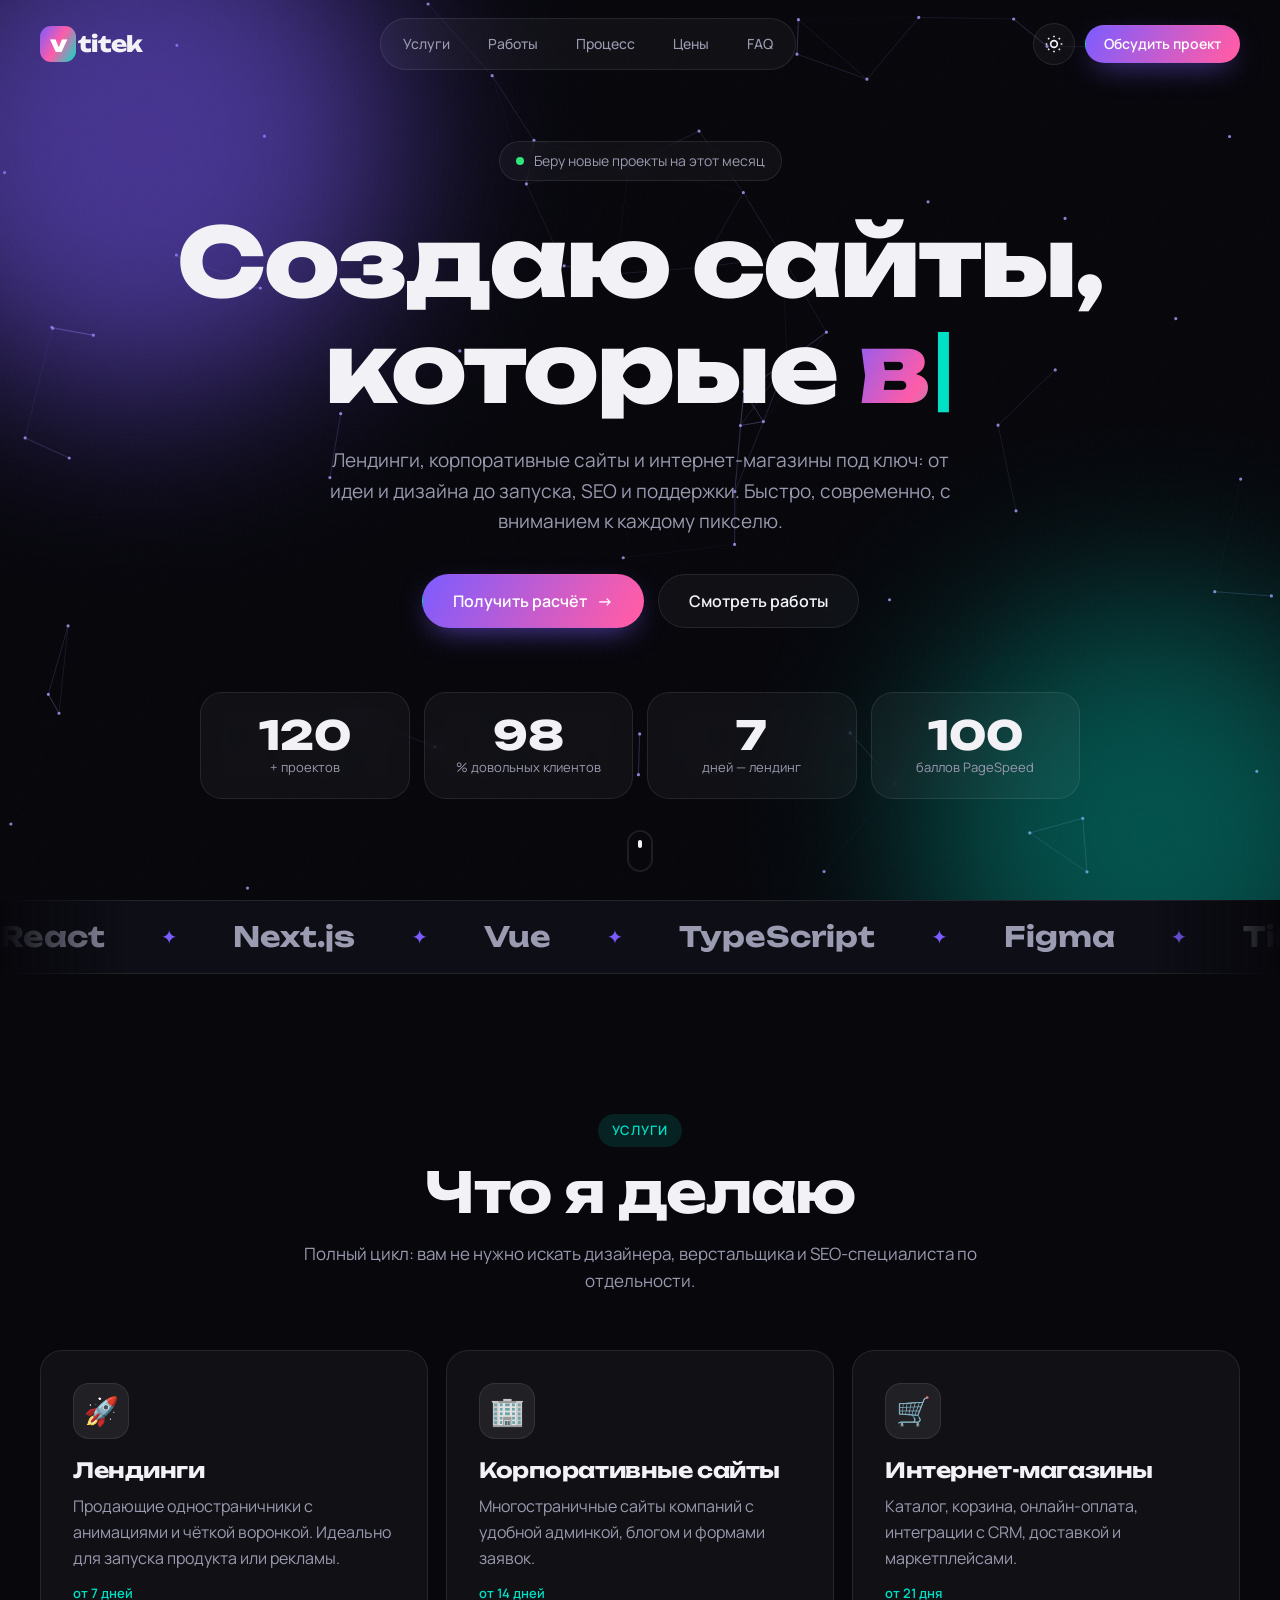
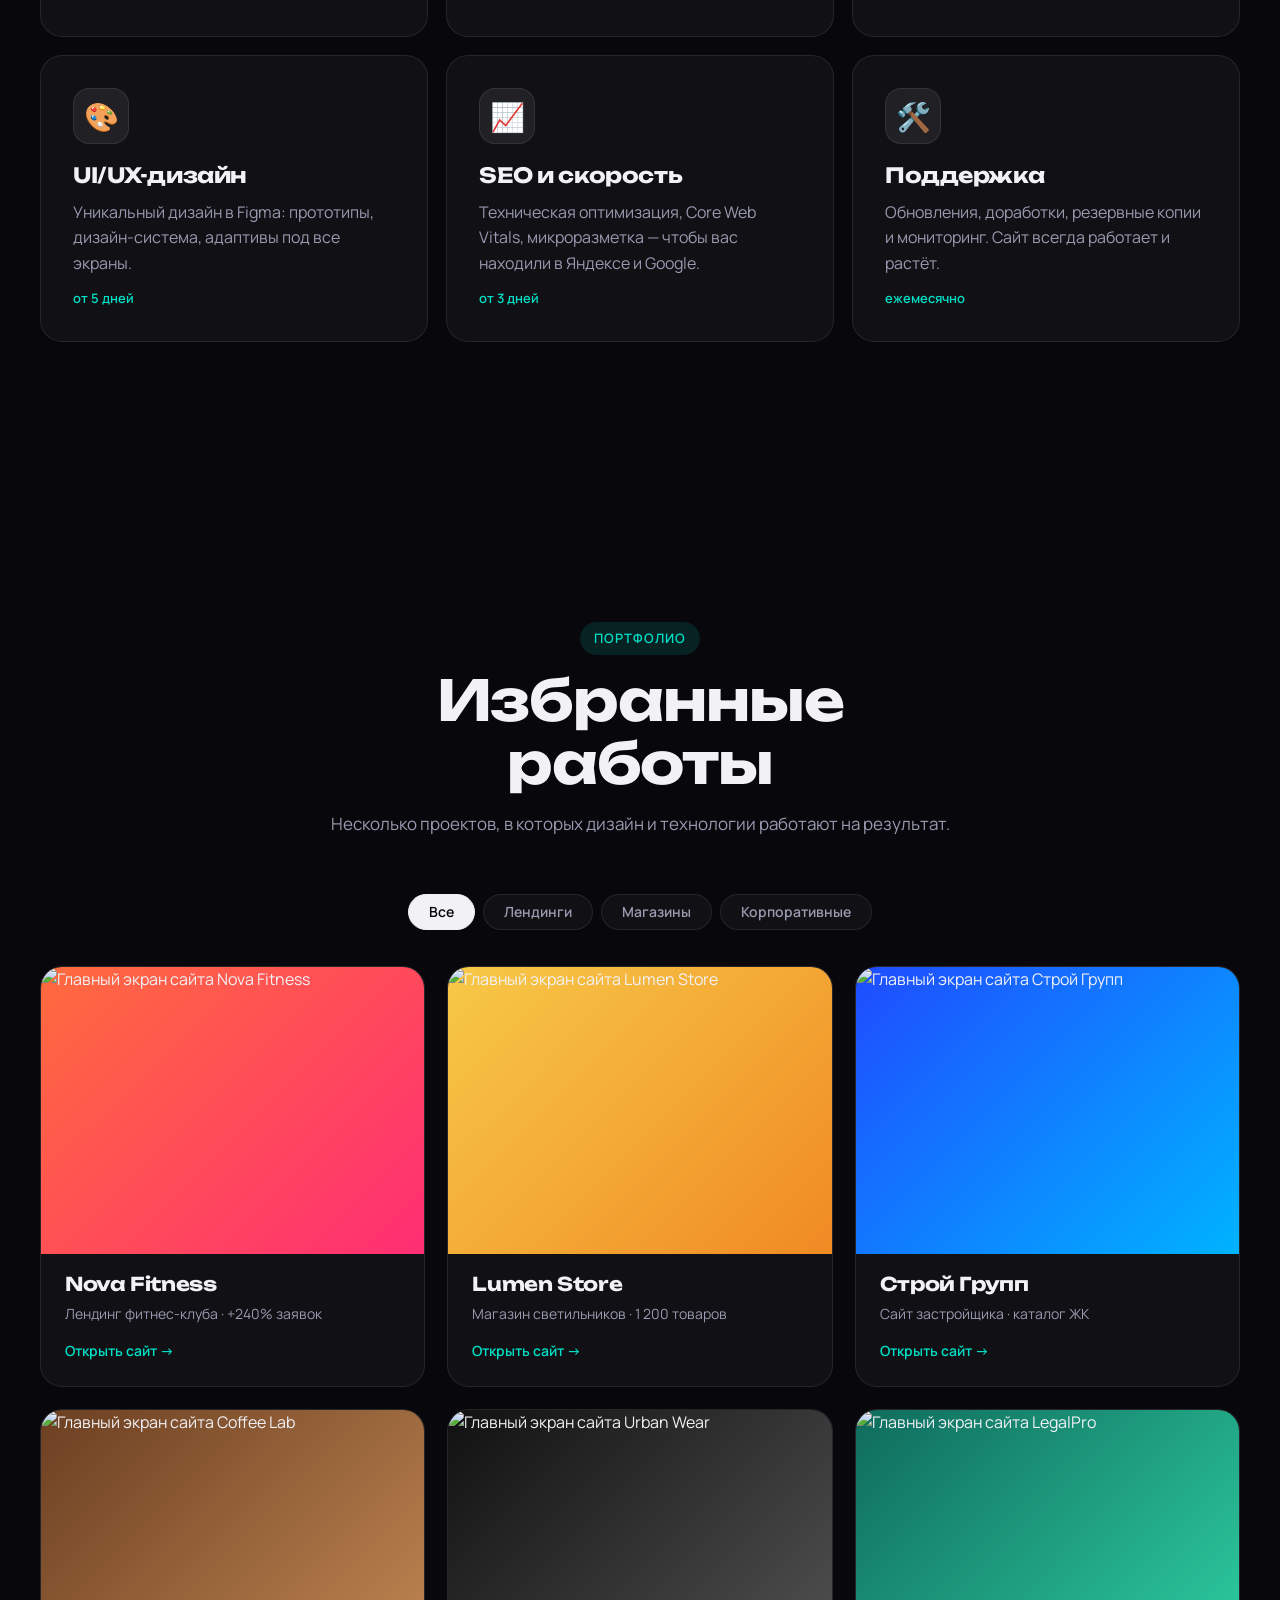
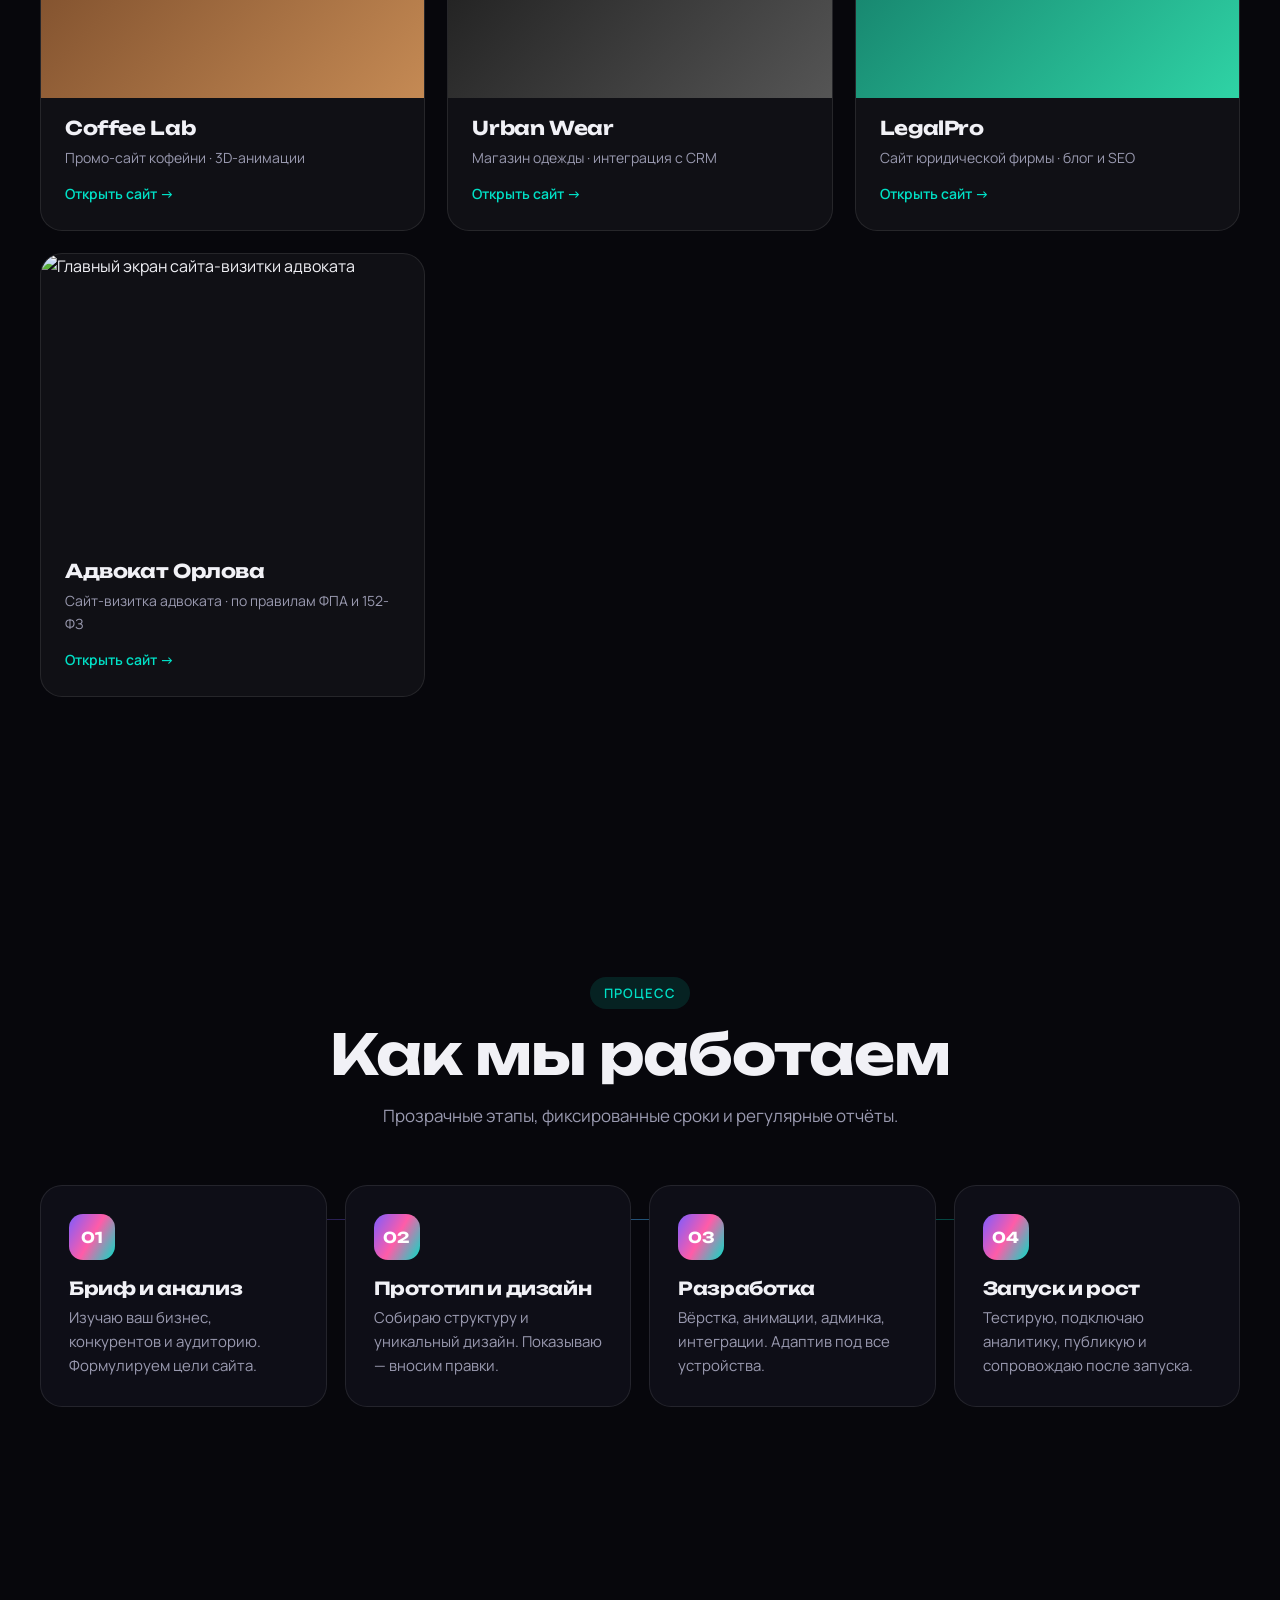
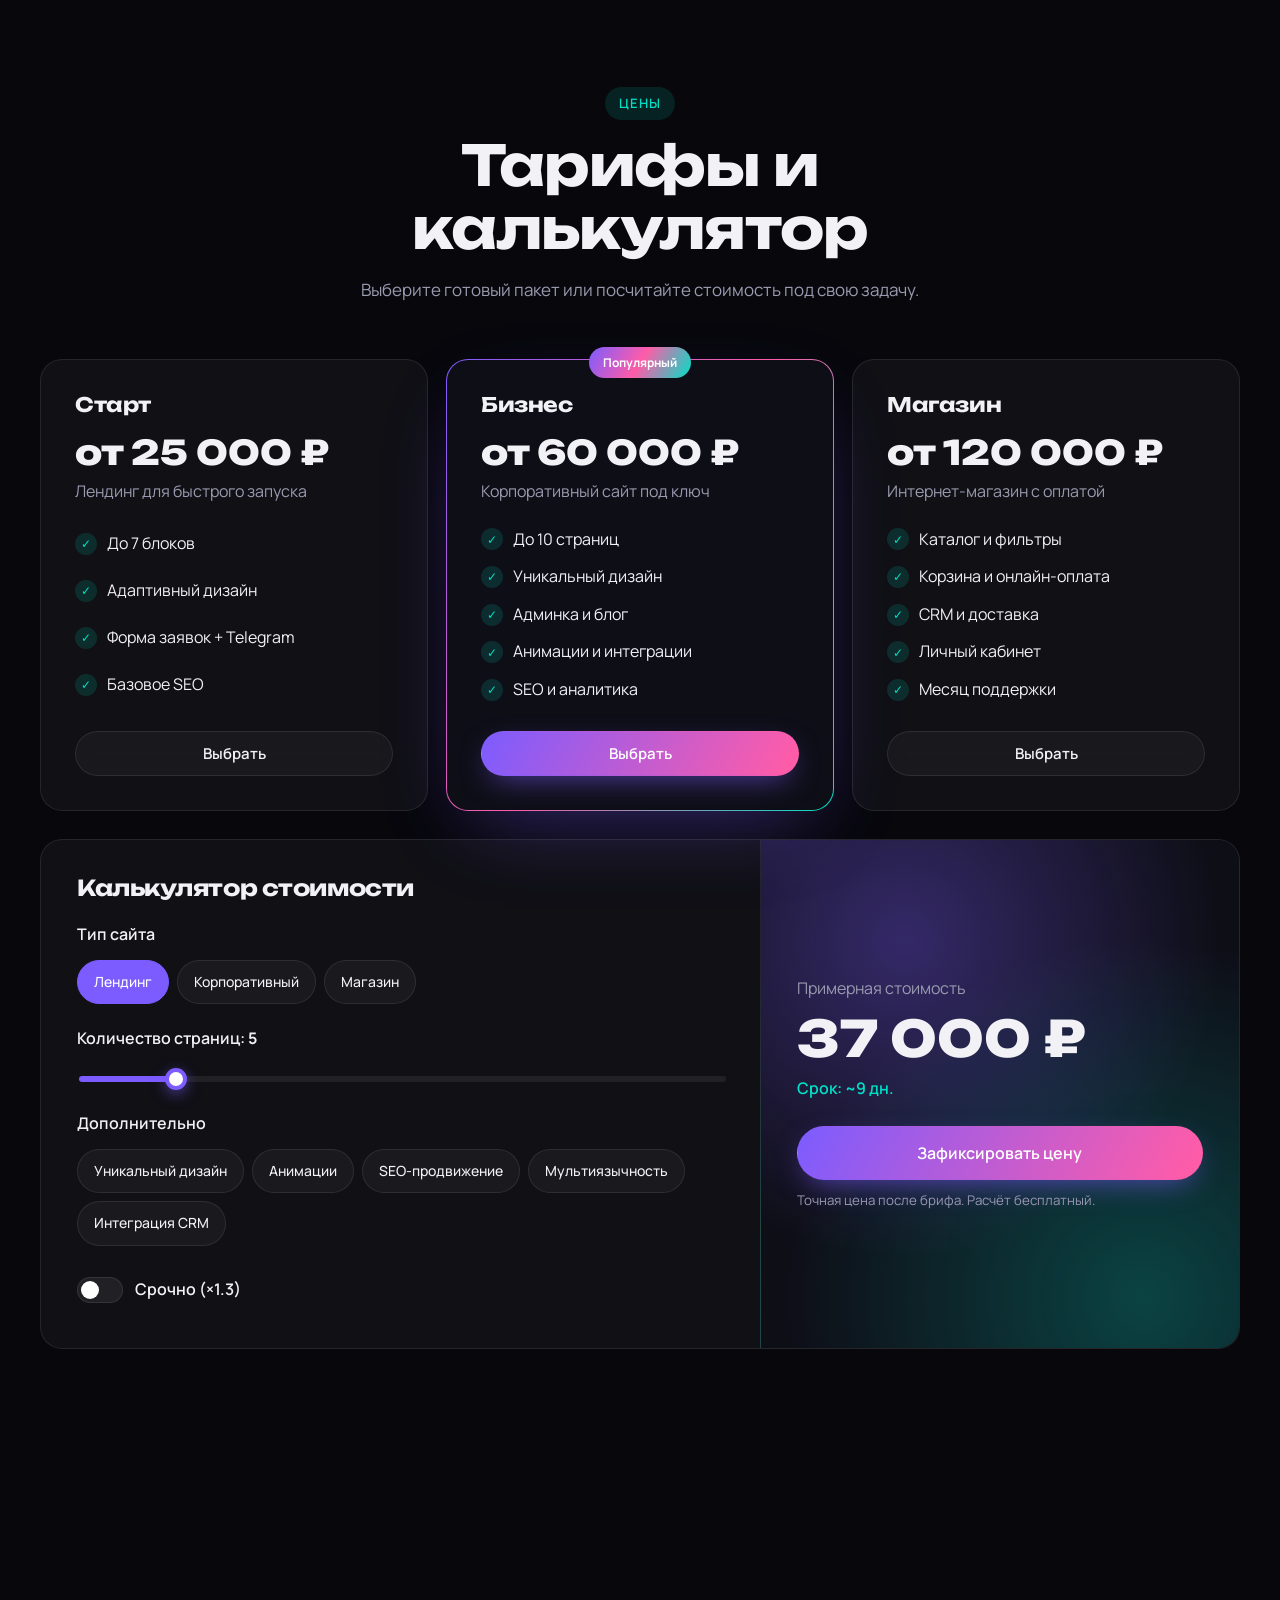
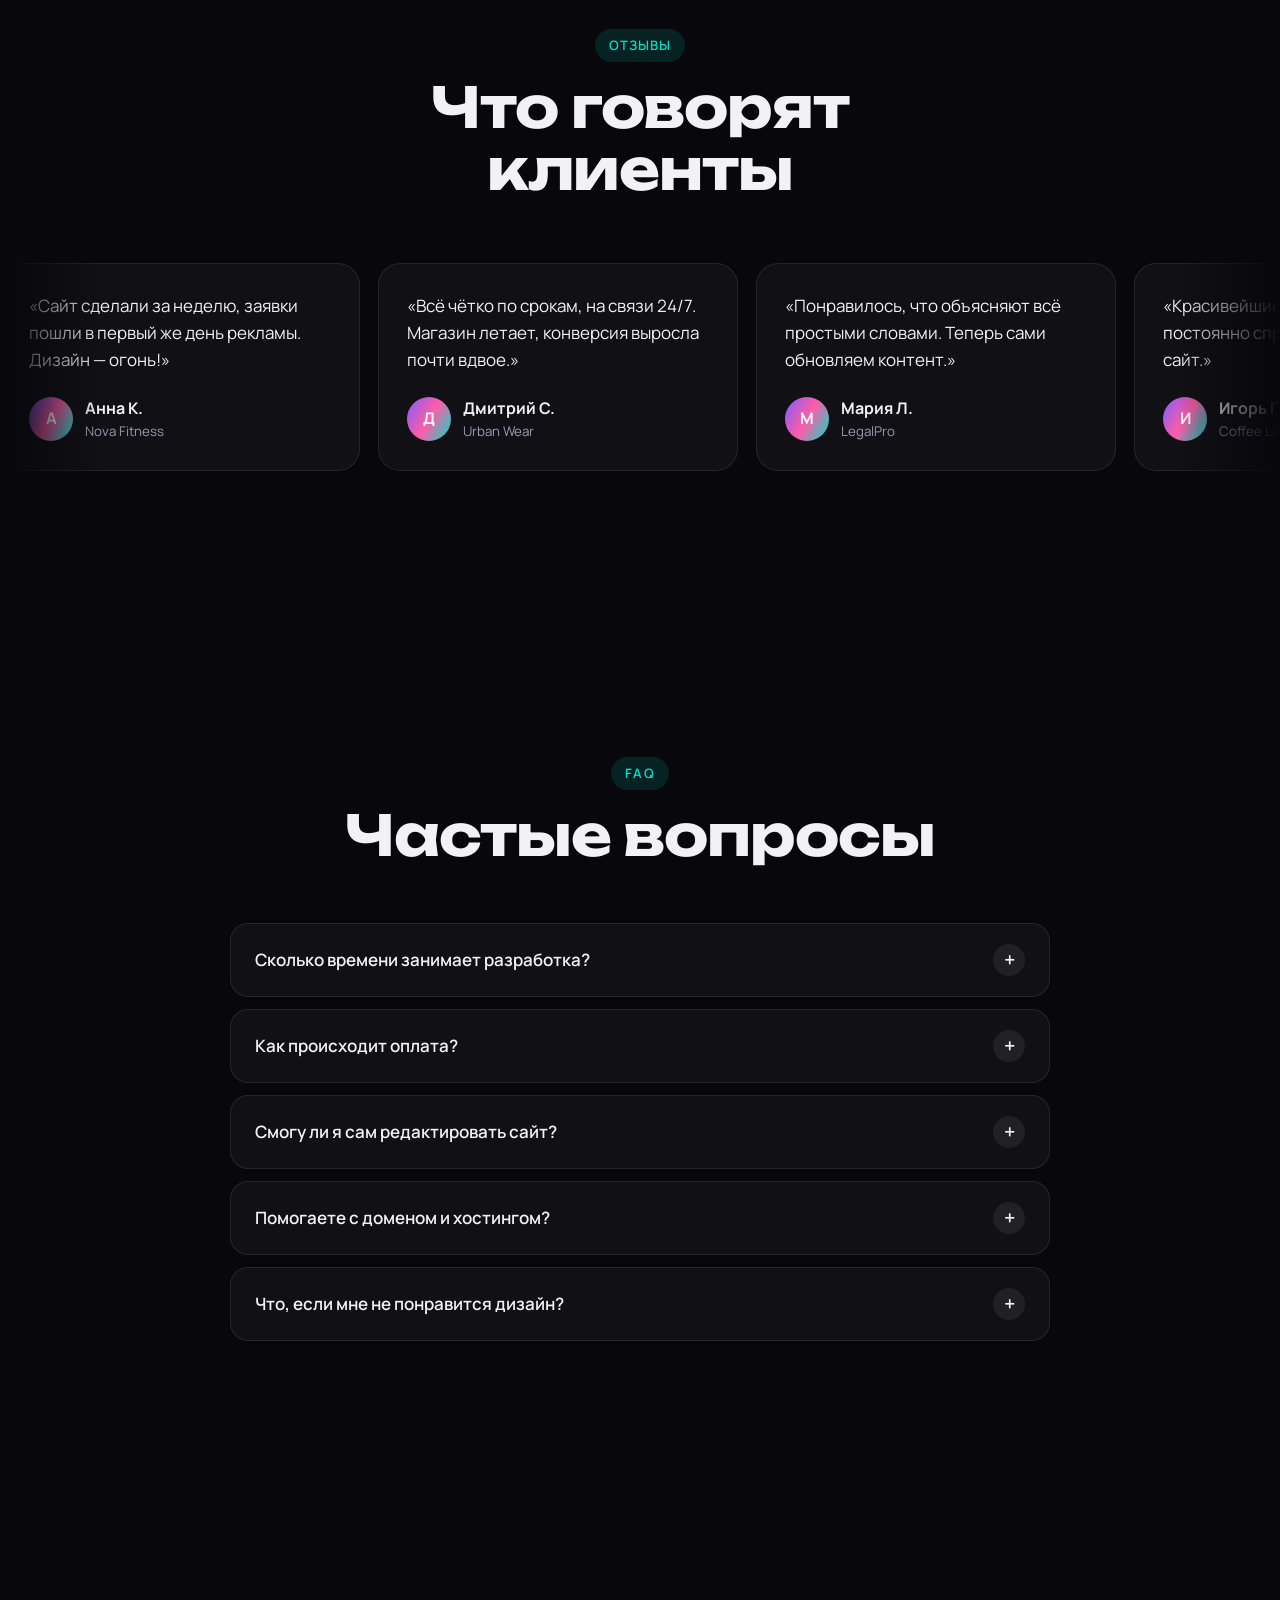
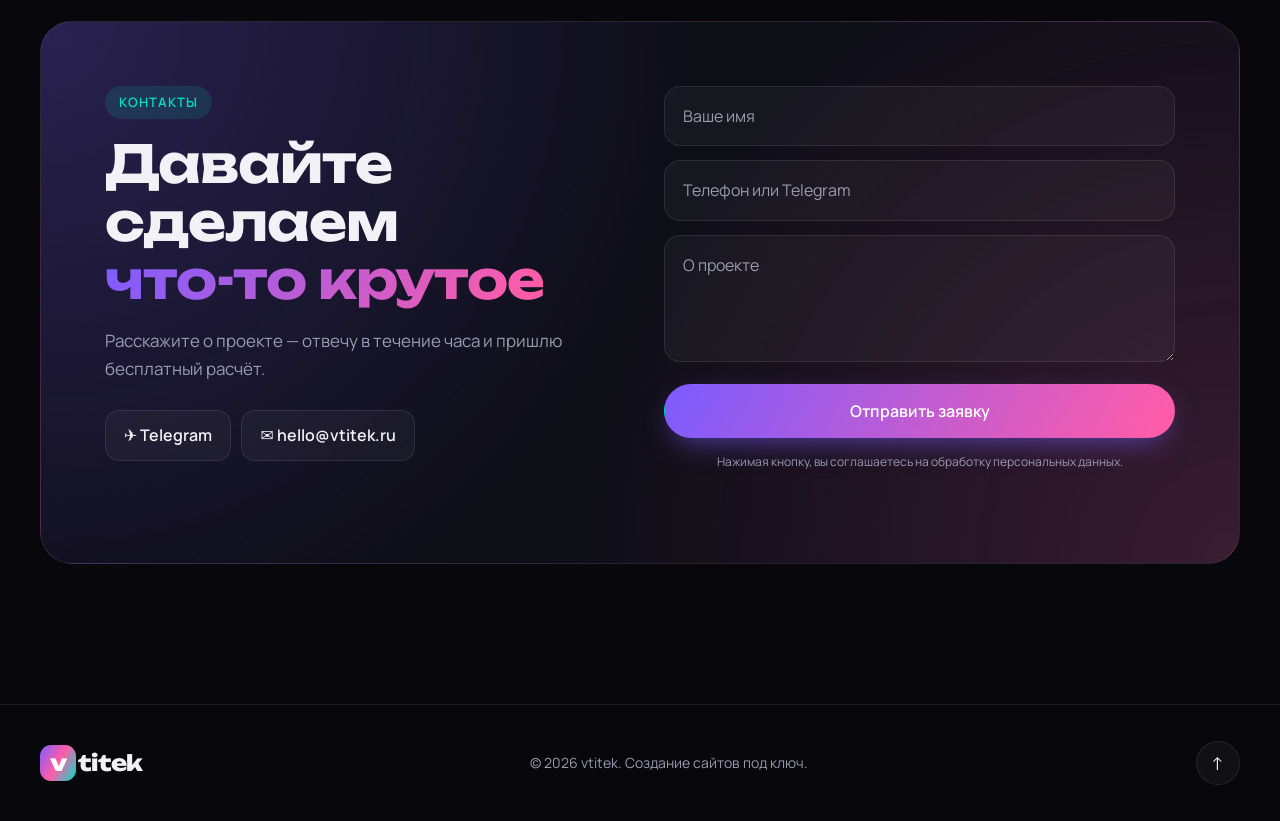
==== commit 1a23b3e4: "Hoplite working tree checkpoint" ====
--- a/index.html
+++ b/index.html
@@ -148,36 +148,40 @@
           <h2>Избранные работы</h2>
           <p>Несколько проектов, в которых дизайн и технологии работают на результат.</p>
         </div>
-        <div class="filters reveal" role="tablist" aria-label="Фильтр работ">
-          <button class="filter is-active" data-filter="all" type="button">Все</button>
-          <button class="filter" data-filter="landing" type="button">Лендинги</button>
-          <button class="filter" data-filter="shop" type="button">Магазины</button>
-          <button class="filter" data-filter="corp" type="button">Корпоративные</button>
+        <div class="filters reveal" aria-label="Фильтр работ">
+          <button class="filter is-active" data-filter="all" type="button" aria-pressed="true">Все</button>
+          <button class="filter" data-filter="landing" type="button" aria-pressed="false">Лендинги</button>
+          <button class="filter" data-filter="shop" type="button" aria-pressed="false">Магазины</button>
+          <button class="filter" data-filter="corp" type="button" aria-pressed="false">Корпоративные</button>
         </div>
         <div class="works">
-          <a class="work tilt reveal" data-cat="landing" href="#contact">
-            <div class="work__preview work__preview--1"><div class="mock"><i></i><i></i><i></i><b></b><em></em><em></em></div></div>
-            <div class="work__info"><h3>Nova Fitness</h3><p>Лендинг фитнес-клуба · +240% заявок</p></div>
-          </a>
-          <a class="work tilt reveal" data-cat="shop" href="#contact">
-            <div class="work__preview work__preview--2"><div class="mock"><i></i><i></i><i></i><b></b><em></em><em></em></div></div>
-            <div class="work__info"><h3>Lumen Store</h3><p>Магазин светильников · 1 200 товаров</p></div>
-          </a>
-          <a class="work tilt reveal" data-cat="corp" href="#contact">
-            <div class="work__preview work__preview--3"><div class="mock"><i></i><i></i><i></i><b></b><em></em><em></em></div></div>
-            <div class="work__info"><h3>Строй Групп</h3><p>Сайт застройщика · каталог ЖК</p></div>
-          </a>
-          <a class="work tilt reveal" data-cat="landing" href="#contact">
-            <div class="work__preview work__preview--4"><div class="mock"><i></i><i></i><i></i><b></b><em></em><em></em></div></div>
-            <div class="work__info"><h3>Coffee Lab</h3><p>Промо-сайт кофейни · 3D-анимации</p></div>
-          </a>
-          <a class="work tilt reveal" data-cat="shop" href="#contact">
-            <div class="work__preview work__preview--5"><div class="mock"><i></i><i></i><i></i><b></b><em></em><em></em></div></div>
-            <div class="work__info"><h3>Urban Wear</h3><p>Магазин одежды · интеграция с CRM</p></div>
-          </a>
-          <a class="work tilt reveal" data-cat="corp" href="#contact">
-            <div class="work__preview work__preview--6"><div class="mock"><i></i><i></i><i></i><b></b><em></em><em></em></div></div>
-            <div class="work__info"><h3>LegalPro</h3><p>Сайт юридической фирмы · блог и SEO</p></div>
+          <a class="work tilt reveal" data-cat="landing" href="works/nova-fitness.html">
+            <div class="work__preview work__preview--1"><img class="work__img" src="works/img/nova-fitness.webp" alt="Главный экран сайта Nova Fitness" width="800" height="600" loading="lazy" decoding="async" /></div>
+            <div class="work__info"><h3>Nova Fitness</h3><p>Лендинг фитнес-клуба · +240% заявок</p><span class="work__more">Открыть сайт →</span></div>
+          </a>
+          <a class="work tilt reveal" data-cat="shop" href="works/lumen-store.html">
+            <div class="work__preview work__preview--2"><img class="work__img" src="works/img/lumen-store.webp" alt="Главный экран сайта Lumen Store" width="800" height="600" loading="lazy" decoding="async" /></div>
+            <div class="work__info"><h3>Lumen Store</h3><p>Магазин светильников · 1 200 товаров</p><span class="work__more">Открыть сайт →</span></div>
+          </a>
+          <a class="work tilt reveal" data-cat="corp" href="works/stroy-grupp.html">
+            <div class="work__preview work__preview--3"><img class="work__img" src="works/img/stroy-grupp.webp" alt="Главный экран сайта Строй Групп" width="800" height="600" loading="lazy" decoding="async" /></div>
+            <div class="work__info"><h3>Строй Групп</h3><p>Сайт застройщика · каталог ЖК</p><span class="work__more">Открыть сайт →</span></div>
+          </a>
+          <a class="work tilt reveal" data-cat="landing" href="works/coffee-lab.html">
+            <div class="work__preview work__preview--4"><img class="work__img" src="works/img/coffee-lab.webp" alt="Главный экран сайта Coffee Lab" width="800" height="600" loading="lazy" decoding="async" /></div>
+            <div class="work__info"><h3>Coffee Lab</h3><p>Промо-сайт кофейни · 3D-анимации</p><span class="work__more">Открыть сайт →</span></div>
+          </a>
+          <a class="work tilt reveal" data-cat="shop" href="works/urban-wear.html">
+            <div class="work__preview work__preview--5"><img class="work__img" src="works/img/urban-wear.webp" alt="Главный экран сайта Urban Wear" width="800" height="600" loading="lazy" decoding="async" /></div>
+            <div class="work__info"><h3>Urban Wear</h3><p>Магазин одежды · интеграция с CRM</p><span class="work__more">Открыть сайт →</span></div>
+          </a>
+          <a class="work tilt reveal" data-cat="corp" href="works/legalpro.html">
+            <div class="work__preview work__preview--6"><img class="work__img" src="works/img/legalpro.webp" alt="Главный экран сайта LegalPro" width="800" height="600" loading="lazy" decoding="async" /></div>
+            <div class="work__info"><h3>LegalPro</h3><p>Сайт юридической фирмы · блог и SEO</p><span class="work__more">Открыть сайт →</span></div>
+          </a>
+          <a class="work tilt reveal" data-cat="landing" href="works/advokat-vizitka.html">
+            <div class="work__preview work__preview--7"><img class="work__img" src="works/img/advokat-vizitka.webp" alt="Главный экран сайта-визитки адвоката" width="800" height="600" loading="lazy" decoding="async" /></div>
+            <div class="work__info"><h3>Адвокат Орлова</h3><p>Сайт-визитка адвоката · по правилам ФПА и 152-ФЗ</p><span class="work__more">Открыть сайт →</span></div>
           </a>
         </div>
       </div>
--- a/styles.css
+++ b/styles.css
@@ -39,8 +39,12 @@
   line-height: 1.6;
   -webkit-font-smoothing: antialiased;
   overflow-x: hidden;
+  overflow-x: clip;
+  -webkit-tap-highlight-color: transparent;
+  text-size-adjust: 100%;
   transition: background-color 0.4s, color 0.4s;
 }
+html.menu-open, html.menu-open body { overflow: hidden; }
 body::before {
   /* subtle grain */
   content: "";
@@ -90,7 +94,7 @@
 
 /* nav */
 .nav { position: fixed; inset: 0 0 auto; z-index: 50; padding: 18px 0; transition: padding 0.3s, background-color 0.3s, border-color 0.3s, backdrop-filter 0.3s; border-bottom: 1px solid transparent; }
-.nav.is-scrolled { padding: 10px 0; background: color-mix(in srgb, var(--bg) 70%, transparent); backdrop-filter: blur(18px) saturate(160%); border-color: var(--border); }
+.nav.is-scrolled { padding: 10px 0; background: rgba(7, 7, 12, 0.8); background: color-mix(in srgb, var(--bg) 72%, transparent); backdrop-filter: blur(18px) saturate(160%); border-color: var(--border); }
 .nav__inner { display: flex; align-items: center; justify-content: space-between; gap: 24px; }
 .logo { display: inline-flex; align-items: center; font: 800 22px/1 var(--font-display); letter-spacing: -0.03em; }
 .logo__mark { display: grid; place-items: center; width: 36px; height: 36px; border-radius: 11px; background: var(--grad); color: #fff; margin-right: 2px; transition: transform 0.4s; }
@@ -110,9 +114,10 @@
 .burger span:last-child { top: 24px; }
 .burger[aria-expanded="true"] span:first-child { top: 20px; transform: rotate(45deg); }
 .burger[aria-expanded="true"] span:last-child { top: 20px; transform: rotate(-45deg); }
-.mobile-menu { position: fixed; inset: 0; z-index: 45; display: flex; flex-direction: column; justify-content: center; align-items: center; gap: 22px; background: color-mix(in srgb, var(--bg) 92%, transparent); backdrop-filter: blur(20px); opacity: 0; visibility: hidden; transition: opacity 0.35s, visibility 0.35s; }
-.mobile-menu a:not(.btn) { font: 700 28px/1 var(--font-display); }
-.mobile-menu.is-open { opacity: 1; visibility: visible; }
+.mobile-menu { position: fixed; inset: 0; z-index: 45; display: flex; flex-direction: column; justify-content: center; align-items: stretch; gap: 6px; padding: 90px 24px max(24px, env(safe-area-inset-bottom)); background: var(--bg); opacity: 0; visibility: hidden; transform: translateY(-12px); transition: opacity 0.3s, visibility 0.3s, transform 0.3s; overscroll-behavior: contain; overflow-y: auto; }
+.mobile-menu a:not(.btn) { font: 700 26px/1 var(--font-display); padding: 16px 8px; border-bottom: 1px solid var(--border); }
+.mobile-menu .btn { margin-top: 22px; }
+.mobile-menu.is-open { opacity: 1; visibility: visible; transform: none; }
 
 /* hero */
 .hero { position: relative; min-height: 100svh; display: flex; align-items: center; padding: 140px 0 100px; overflow: hidden; }
@@ -126,7 +131,7 @@
 .badge { display: inline-flex; align-items: center; gap: 10px; padding: 8px 16px; border-radius: 999px; border: 1px solid var(--border); background: var(--surface); backdrop-filter: blur(10px); font-size: 14px; color: var(--muted); }
 .badge__dot { width: 8px; height: 8px; border-radius: 50%; background: #2ee67a; box-shadow: 0 0 0 0 rgba(46, 230, 122, 0.6); animation: pulse 2s infinite; }
 @keyframes pulse { 70% { box-shadow: 0 0 0 10px rgba(46, 230, 122, 0); } 100% { box-shadow: 0 0 0 0 rgba(46, 230, 122, 0); } }
-.hero__title { font-size: clamp(40px, 7.4vw, 96px); font-weight: 800; margin: 28px 0 24px; }
+.hero__title { font-size: clamp(32px, 7.4vw, 96px); font-weight: 800; margin: 28px 0 24px; }
 .br-mobile { display: none; }
 @media (max-width: 720px) { .br-mobile { display: inline; } .hero__title { min-height: 4em; } }
 .caret { font-weight: 400; color: var(--accent-2); animation: blink 1s steps(1) infinite; margin-left: 2px; }
@@ -146,7 +151,7 @@
 .marquee__track { display: flex; gap: 56px; width: max-content; animation: marquee 30s linear infinite; }
 .marquee__track span { font: 700 clamp(18px, 2.2vw, 28px)/1 var(--font-display); color: var(--muted); display: flex; align-items: center; gap: 56px; }
 .marquee__track span::after { content: "✦"; color: var(--accent); font-size: 0.7em; }
-.marquee:hover .marquee__track { animation-play-state: paused; }
+@media (hover: hover) { .marquee:hover .marquee__track { animation-play-state: paused; } }
 @keyframes marquee { to { transform: translateX(-50%); } }
 
 /* sections */
@@ -159,7 +164,12 @@
 /* cards with spotlight */
 .cards { display: grid; grid-template-columns: repeat(3, minmax(0, 1fr)); gap: 18px; }
 .card { position: relative; padding: 32px; border-radius: var(--radius); background: var(--surface); border: 1px solid var(--border); overflow: hidden; transition: transform 0.35s, border-color 0.35s; display: flex; flex-direction: column; gap: 12px; }
-.card:hover { transform: translateY(-6px); border-color: color-mix(in srgb, var(--accent) 50%, transparent); }
+@media (hover: hover) {
+  .card:hover { transform: translateY(-6px); border-color: color-mix(in srgb, var(--accent) 50%, transparent); }
+  .plan:hover { transform: translateY(-6px); }
+  .work:hover { box-shadow: var(--shadow); }
+  .work:hover .work__img { transform: scale(1.04); }
+}
 .spotlight::before { content: ""; position: absolute; inset: 0; background: radial-gradient(400px circle at var(--mx, 50%) var(--my, 50%), rgba(124, 92, 255, 0.18), transparent 45%); opacity: 0; transition: opacity 0.3s; pointer-events: none; }
 .spotlight:hover::before { opacity: 1; }
 .card__icon { width: 56px; height: 56px; display: grid; place-items: center; font-size: 28px; border-radius: 16px; background: var(--surface-2); border: 1px solid var(--border); margin-bottom: 8px; }
@@ -173,10 +183,12 @@
 .filter:hover { color: var(--text); }
 .filter.is-active { background: var(--text); color: var(--bg); border-color: var(--text); }
 .works { display: grid; grid-template-columns: repeat(3, minmax(0, 1fr)); gap: 22px; }
-.work { border-radius: var(--radius); background: var(--surface); border: 1px solid var(--border); overflow: hidden; transform-style: preserve-3d; transition: transform 0.2s ease-out, opacity 0.4s, box-shadow 0.4s; will-change: transform; }
-.work:hover { box-shadow: var(--shadow); }
+.work { display: flex; flex-direction: column; border-radius: var(--radius); background: var(--surface); border: 1px solid var(--border); overflow: hidden; transition: transform 0.2s ease-out, box-shadow 0.4s; }
 .work.is-hidden { display: none; }
 .work__preview { aspect-ratio: 4 / 3; display: grid; place-items: center; position: relative; overflow: hidden; }
+.work__img { position: absolute; inset: 0; width: 100%; height: 100%; object-fit: cover; object-position: top center; transition: transform 0.6s cubic-bezier(.2, .8, .2, 1); }
+.work__info { display: flex; flex-direction: column; gap: 4px; flex: 1; }
+.work__more { margin-top: 10px; font-size: 14px; font-weight: 600; color: var(--accent-2); }
 .work__preview--1 { background: linear-gradient(135deg, #ff6b3d, #ff2e74); }
 .work__preview--2 { background: linear-gradient(135deg, #f7c948, #f08a24); }
 .work__preview--3 { background: linear-gradient(135deg, #1f4cff, #00b3ff); }
@@ -205,7 +217,6 @@
 /* pricing */
 .pricing { display: grid; grid-template-columns: repeat(3, minmax(0, 1fr)); gap: 18px; align-items: stretch; }
 .plan { position: relative; display: flex; flex-direction: column; padding: 34px; border-radius: var(--radius); background: var(--surface); border: 1px solid var(--border); transition: transform 0.35s; }
-.plan:hover { transform: translateY(-6px); }
 .plan--featured { background: linear-gradient(var(--bg-2), var(--bg-2)) padding-box, var(--grad) border-box; border: 1.5px solid transparent; box-shadow: var(--shadow); }
 .plan__tag { position: absolute; top: -13px; left: 50%; translate: -50% 0; padding: 6px 14px; border-radius: 999px; background: var(--grad); color: #fff; font-size: 12px; font-weight: 700; }
 .plan h3 { font-size: 20px; }
@@ -218,7 +229,8 @@
 .calc { margin-top: 28px; display: grid; grid-template-columns: 1.5fr 1fr; border-radius: var(--radius); border: 1px solid var(--border); background: var(--surface); overflow: hidden; }
 .calc__form { padding: 36px; display: grid; gap: 22px; }
 .calc__form h3 { font-size: 22px; }
-.calc fieldset { border: 0; padding: 0; margin: 0; }
+.calc fieldset { border: 0; padding: 0; margin: 0; min-width: 0; }
+.chips label { position: relative; }
 .calc legend { font-weight: 600; margin-bottom: 12px; padding: 0; }
 .chips { display: flex; flex-wrap: wrap; gap: 8px; }
 .chips input { position: absolute; opacity: 0; pointer-events: none; }
@@ -229,7 +241,7 @@
 .range { width: 100%; appearance: none; height: 6px; border-radius: 6px; background: linear-gradient(90deg, var(--accent) var(--fill, 15%), var(--surface-2) var(--fill, 15%)); outline-offset: 6px; }
 .range::-webkit-slider-thumb { appearance: none; width: 22px; height: 22px; border-radius: 50%; background: #fff; border: 4px solid var(--accent); cursor: grab; box-shadow: 0 4px 14px rgba(124, 92, 255, 0.5); }
 .range::-moz-range-thumb { width: 14px; height: 14px; border-radius: 50%; background: #fff; border: 4px solid var(--accent); cursor: grab; }
-.switch { display: inline-flex; align-items: center; gap: 12px; cursor: pointer; font-weight: 600; }
+.switch { position: relative; display: inline-flex; align-items: center; gap: 12px; cursor: pointer; font-weight: 600; min-height: 44px; }
 .switch input { position: absolute; opacity: 0; }
 .switch__ui { width: 46px; height: 26px; border-radius: 999px; background: var(--surface-2); border: 1px solid var(--border); position: relative; transition: background-color 0.25s; }
 .switch__ui::after { content: ""; position: absolute; top: 3px; left: 3px; width: 18px; height: 18px; border-radius: 50%; background: #fff; transition: transform 0.25s; }
@@ -244,9 +256,14 @@
 .calc__result small { color: var(--muted); }
 
 /* reviews */
-.reviews { overflow: hidden; mask-image: linear-gradient(90deg, transparent, #000 8%, #000 92%, transparent); }
-.reviews__track { display: flex; gap: 18px; width: max-content; animation: marquee 45s linear infinite; padding: 6px 0; }
-.reviews:hover .reviews__track { animation-play-state: paused; }
+/* default: native swipe carousel; desktop JS upgrades it to a marquee */
+.reviews { overflow-x: auto; scroll-snap-type: x mandatory; scrollbar-width: none; overscroll-behavior-x: contain; }
+.reviews::-webkit-scrollbar { display: none; }
+.reviews__track { display: flex; gap: 14px; width: max-content; padding: 6px max(24px, calc((100vw - 1200px) / 2)); }
+.review { scroll-snap-align: center; }
+.reviews.is-marquee { overflow: hidden; mask-image: linear-gradient(90deg, transparent, #000 8%, #000 92%, transparent); }
+.reviews.is-marquee .reviews__track { gap: 18px; padding-inline: 0; animation: marquee 45s linear infinite; }
+.reviews.is-marquee:hover .reviews__track { animation-play-state: paused; }
 .review { margin: 0; width: 360px; padding: 28px; border-radius: var(--radius); background: var(--surface); border: 1px solid var(--border); display: flex; flex-direction: column; gap: 22px; justify-content: space-between; }
 .review p { font-size: 17px; }
 .review footer { display: flex; align-items: center; gap: 12px; }
@@ -258,7 +275,7 @@
 .faq { display: grid; gap: 12px; }
 .faq details { border-radius: 18px; background: var(--surface); border: 1px solid var(--border); padding: 0 24px; transition: border-color 0.3s, background-color 0.3s; }
 .faq details[open] { border-color: color-mix(in srgb, var(--accent) 55%, transparent); background: var(--surface-2); }
-.faq summary { list-style: none; cursor: pointer; padding: 22px 0; font-weight: 600; font-size: 17px; display: flex; justify-content: space-between; align-items: center; gap: 16px; }
+.faq summary { list-style: none; cursor: pointer; padding: 20px 0; min-height: 44px; font-weight: 600; font-size: 17px; display: flex; justify-content: space-between; align-items: center; gap: 16px; }
 .faq summary::-webkit-details-marker { display: none; }
 .faq summary::after { content: "+"; flex: none; width: 32px; height: 32px; border-radius: 50%; display: grid; place-items: center; background: var(--surface-2); font-size: 20px; transition: transform 0.3s; }
 .faq details[open] summary::after { transform: rotate(45deg); background: var(--accent); color: #fff; }
@@ -309,13 +326,63 @@
   .calc__result { border-left: 0; border-top: 1px solid var(--border); }
 }
 @media (max-width: 720px) {
+  .container, .container--narrow { width: calc(100% - 32px); }
+  .nav { padding: 12px 0; }
   .nav__actions .btn { display: none; }
+  .theme-toggle, .burger { width: 44px; height: 44px; }
+  .burger span:first-child { top: 17px; }
+  .burger span:last-child { top: 25px; }
+  .burger[aria-expanded="true"] span:first-child, .burger[aria-expanded="true"] span:last-child { top: 21px; }
+
+  .hero { padding: 104px 0 56px; min-height: auto; }
+  .hero__title { margin: 22px 0 18px; }
+  .hero__cta { margin-top: 28px; width: 100%; }
+  .hero__cta .btn { width: 100%; }
+  .hero__glow { animation: none; width: 320px !important; height: 320px !important; filter: blur(70px); }
+  .scroll-hint { display: none; }
+  .stats { grid-template-columns: repeat(2, minmax(0, 1fr)); margin-top: 40px; gap: 10px; }
+  .stats li { padding: 16px 14px; }
+  .stats span { font-size: 12px; }
+  body::before { display: none; }
+  .badge, .stats li, .btn--ghost { backdrop-filter: none; }
+
+  .section { padding: 64px 0; }
+  .section__head { margin-bottom: 32px; }
+  .section__head p { font-size: 16px; }
   .cards, .works, .pricing, .steps, .contact { grid-template-columns: 1fr; }
-  .stats { grid-template-columns: repeat(2, minmax(0, 1fr)); }
-  .review { width: 290px; }
-  .calc__form, .calc__result { padding: 26px; }
-  .plan--featured { order: -1; }
-  .hero__cta .btn { width: 100%; }
+  .card, .step { padding: 24px; }
+  .plan { padding: 28px 24px; }
+  .plan--featured { order: -1; margin-top: 10px; }
+  .filters { gap: 6px; margin-bottom: 24px; }
+  .filter { min-height: 44px; padding: 10px 16px; }
+  .chips span { padding: 12px 16px; }
+
+  /* calculator total stays visible while options are changed */
+  .calc { overflow: hidden; overflow: clip; }
+  .calc__form { padding: 24px 20px; }
+  .calc__result {
+    position: sticky; bottom: 0; z-index: 5;
+    display: grid; grid-template-columns: 1fr auto; align-items: center; gap: 0 12px;
+    padding: 12px 16px calc(12px + env(safe-area-inset-bottom));
+    box-shadow: 0 -16px 30px -18px rgba(0, 0, 0, 0.6);
+  }
+  .calc__result > span:first-child, .calc__result small { display: none; }
+  .calc__total { grid-column: 1; grid-row: 1; font-size: 24px; }
+  .calc__days { grid-column: 1; grid-row: 2; font-size: 13px; }
+  .calc__cta { grid-column: 2; grid-row: 1 / span 2; margin: 0; --pad: 14px 18px; font-size: 14px; }
+
+  .review { width: min(84vw, 340px); padding: 24px; }
+  .review p { font-size: 16px; }
+  .contact { gap: 28px; padding: 28px 20px; border-radius: 26px; }
+  .contact__links { flex-direction: column; }
+  .contact__link { min-height: 48px; display: flex; align-items: center; }
+  .footer { padding-bottom: max(36px, env(safe-area-inset-bottom)); }
+  .toast { bottom: max(20px, env(safe-area-inset-bottom)); width: max-content; max-width: calc(100% - 32px); text-align: center; }
+  .js .reveal { transform: translateY(20px); }
+}
+@media (max-height: 560px) and (orientation: landscape) {
+  .hero { min-height: auto; }
+  .scroll-hint { display: none; }
 }
 @media (hover: none), (pointer: coarse) { .cursor, .cursor-dot { display: none; } }
 @media (prefers-reduced-motion: reduce) {
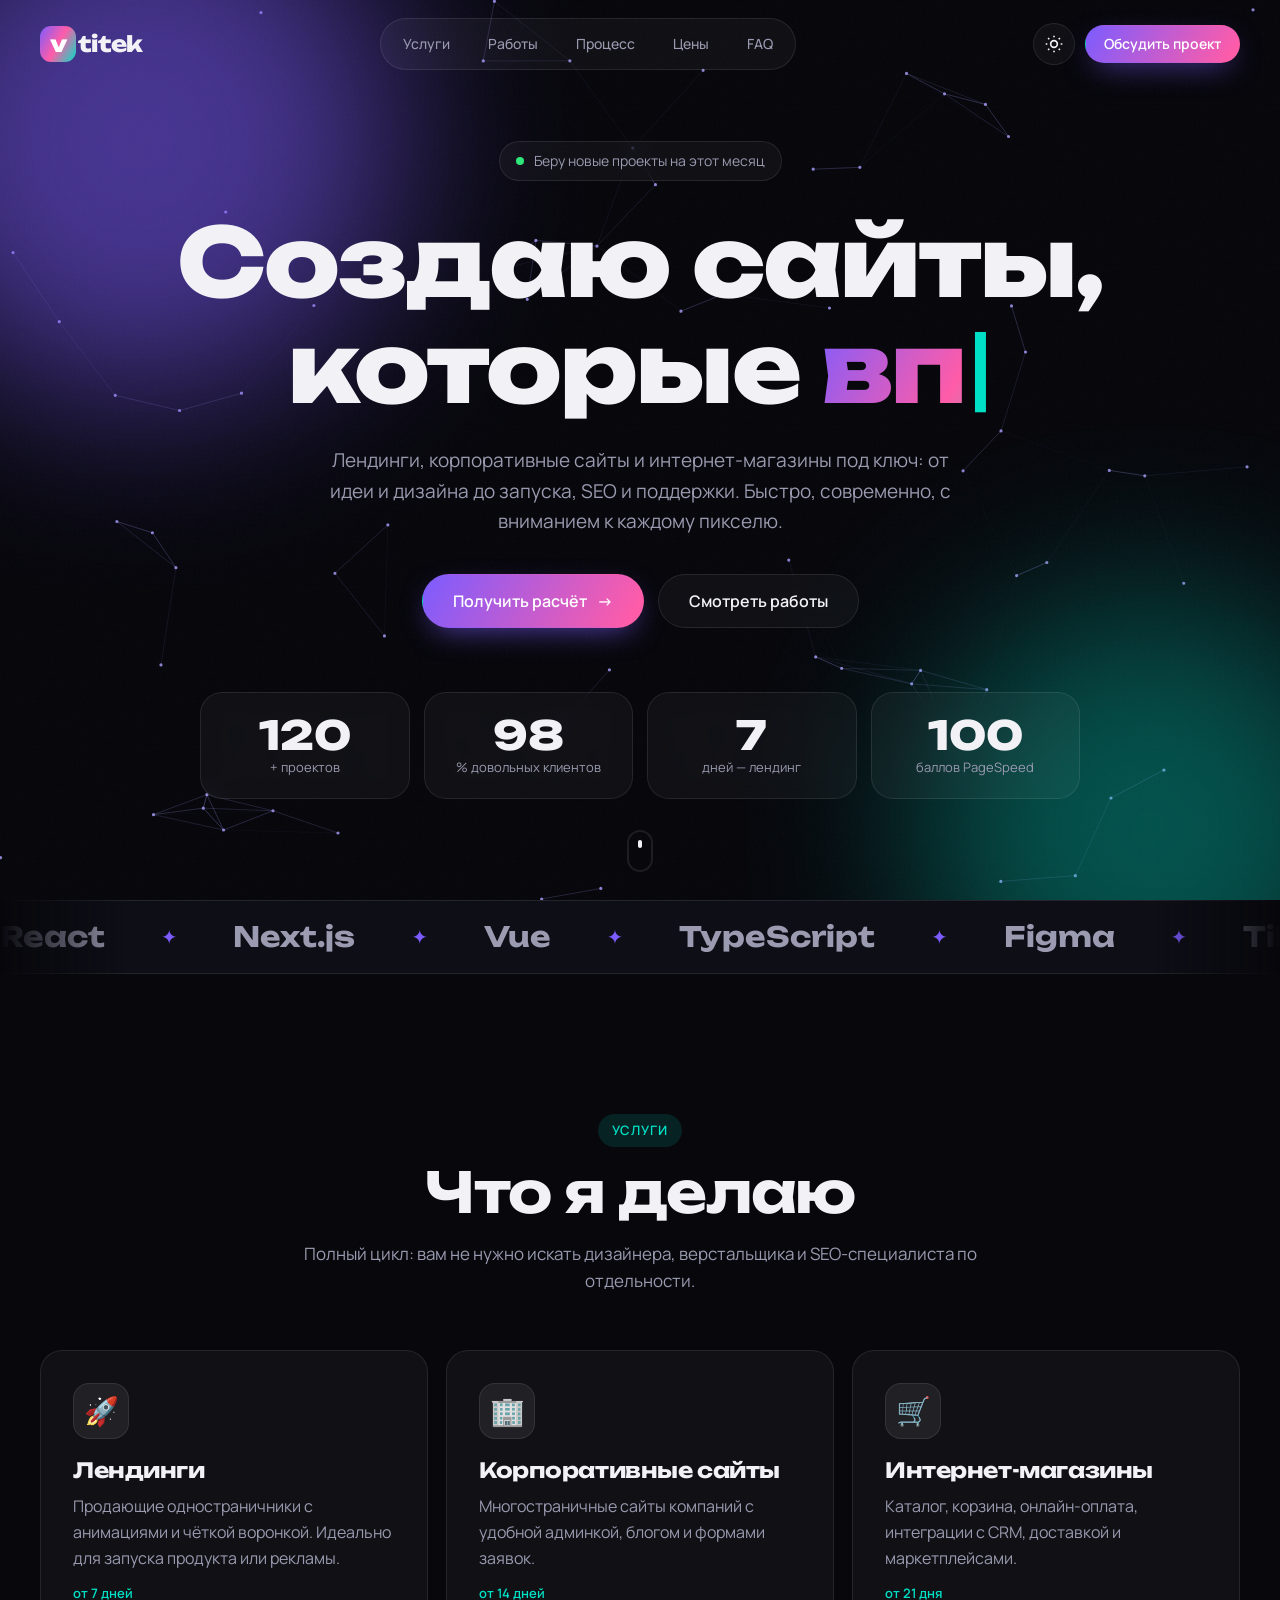
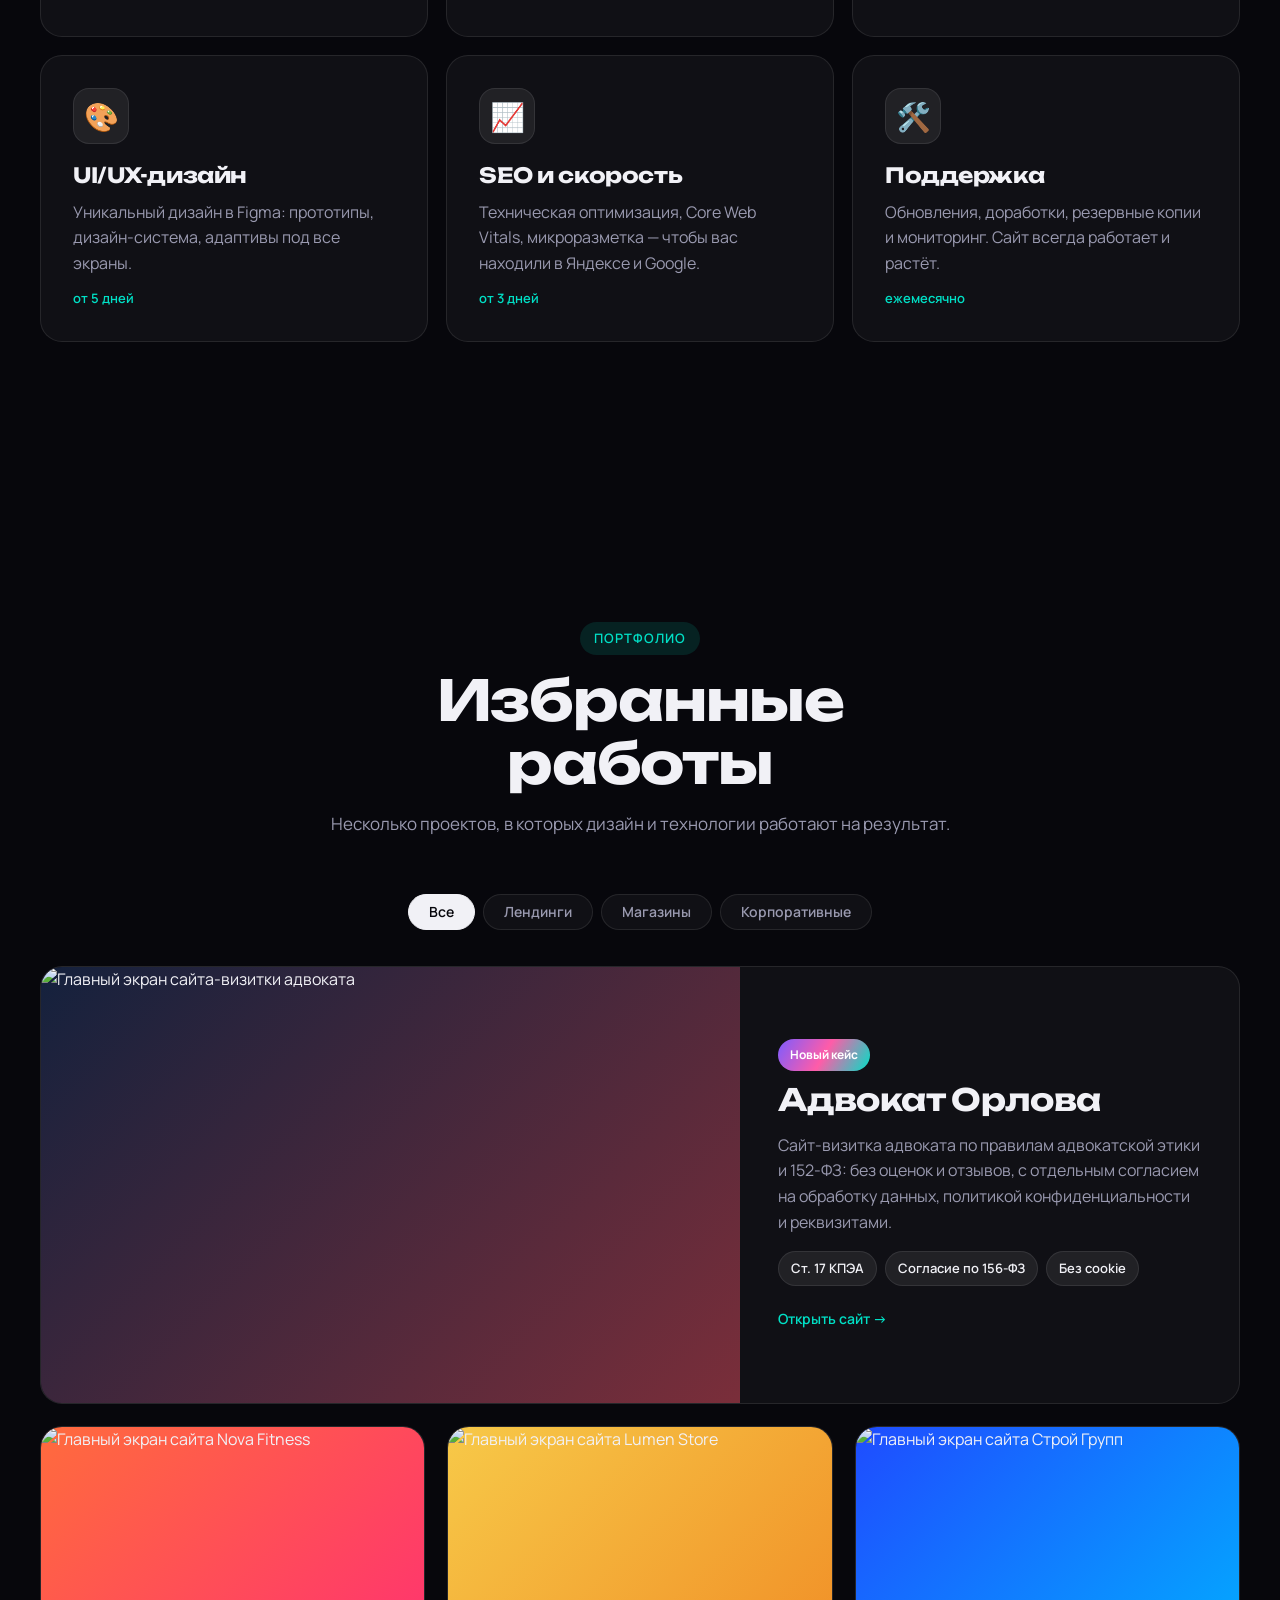
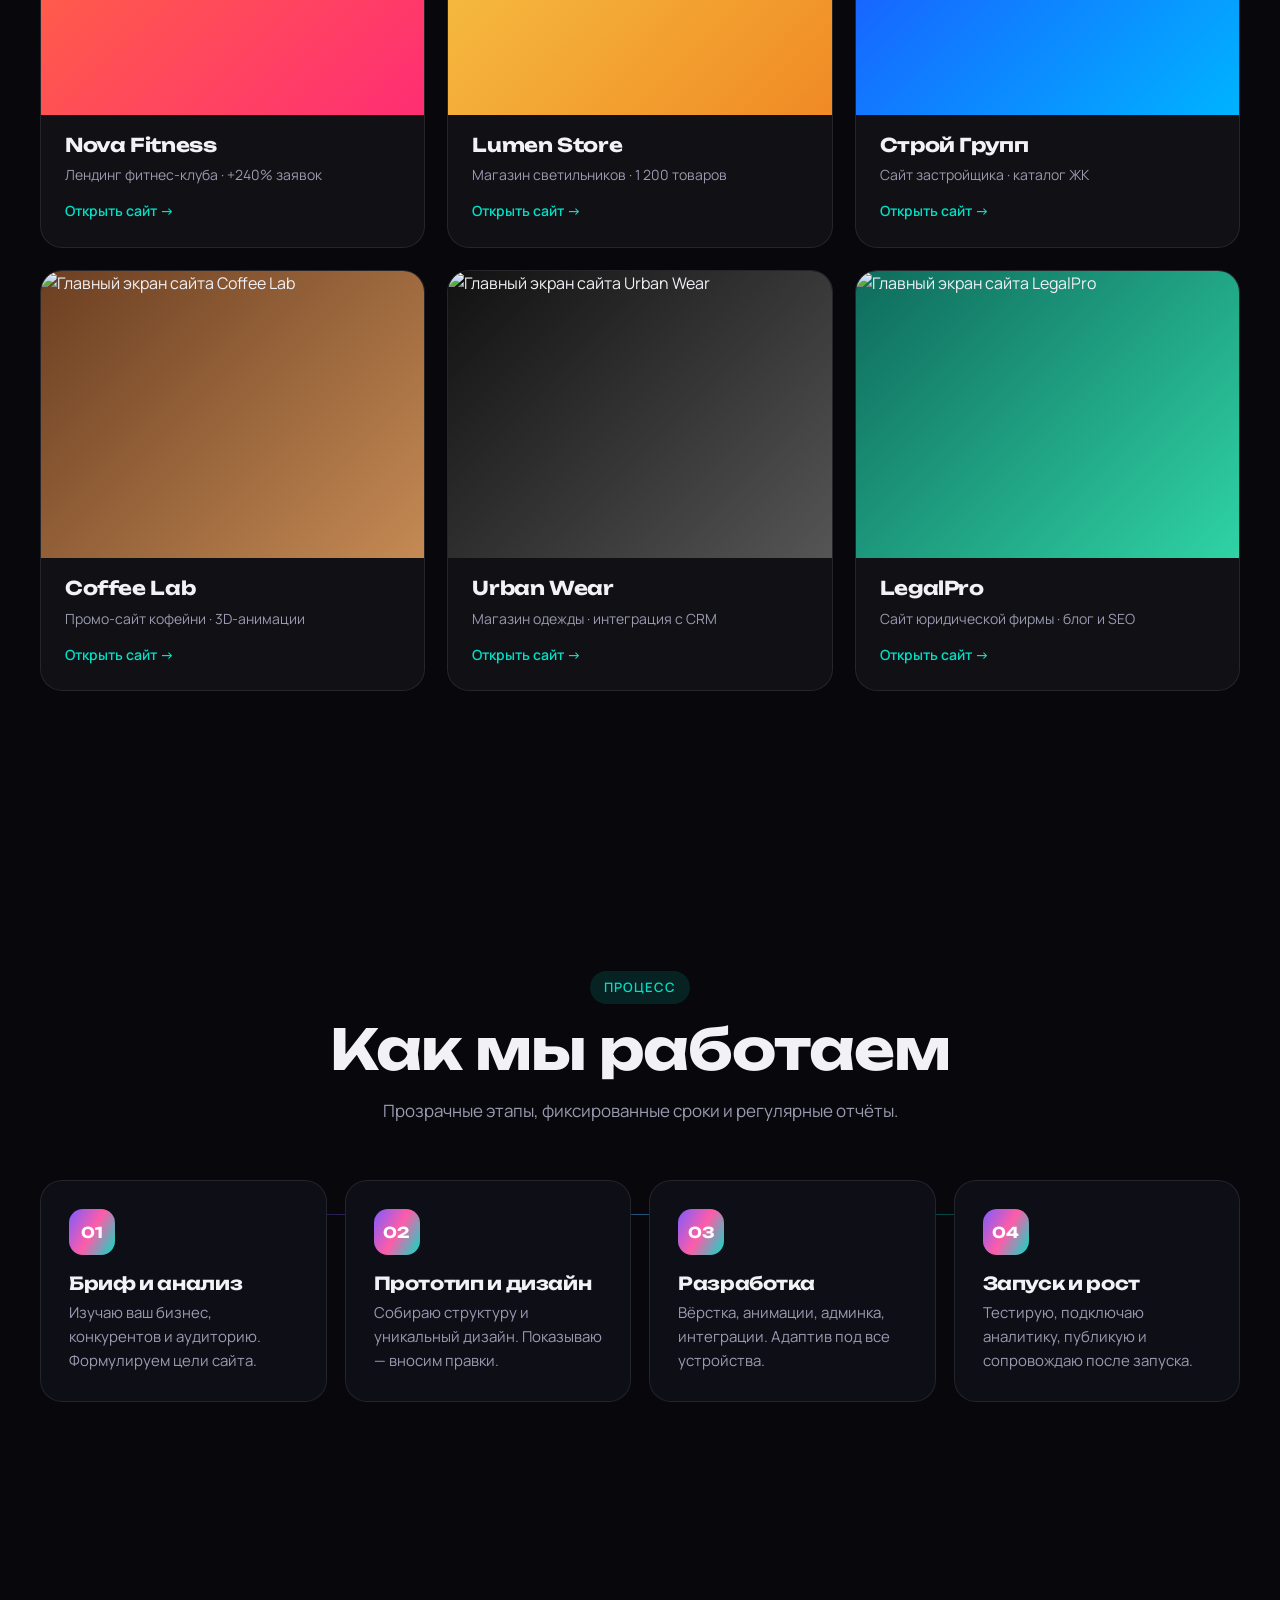
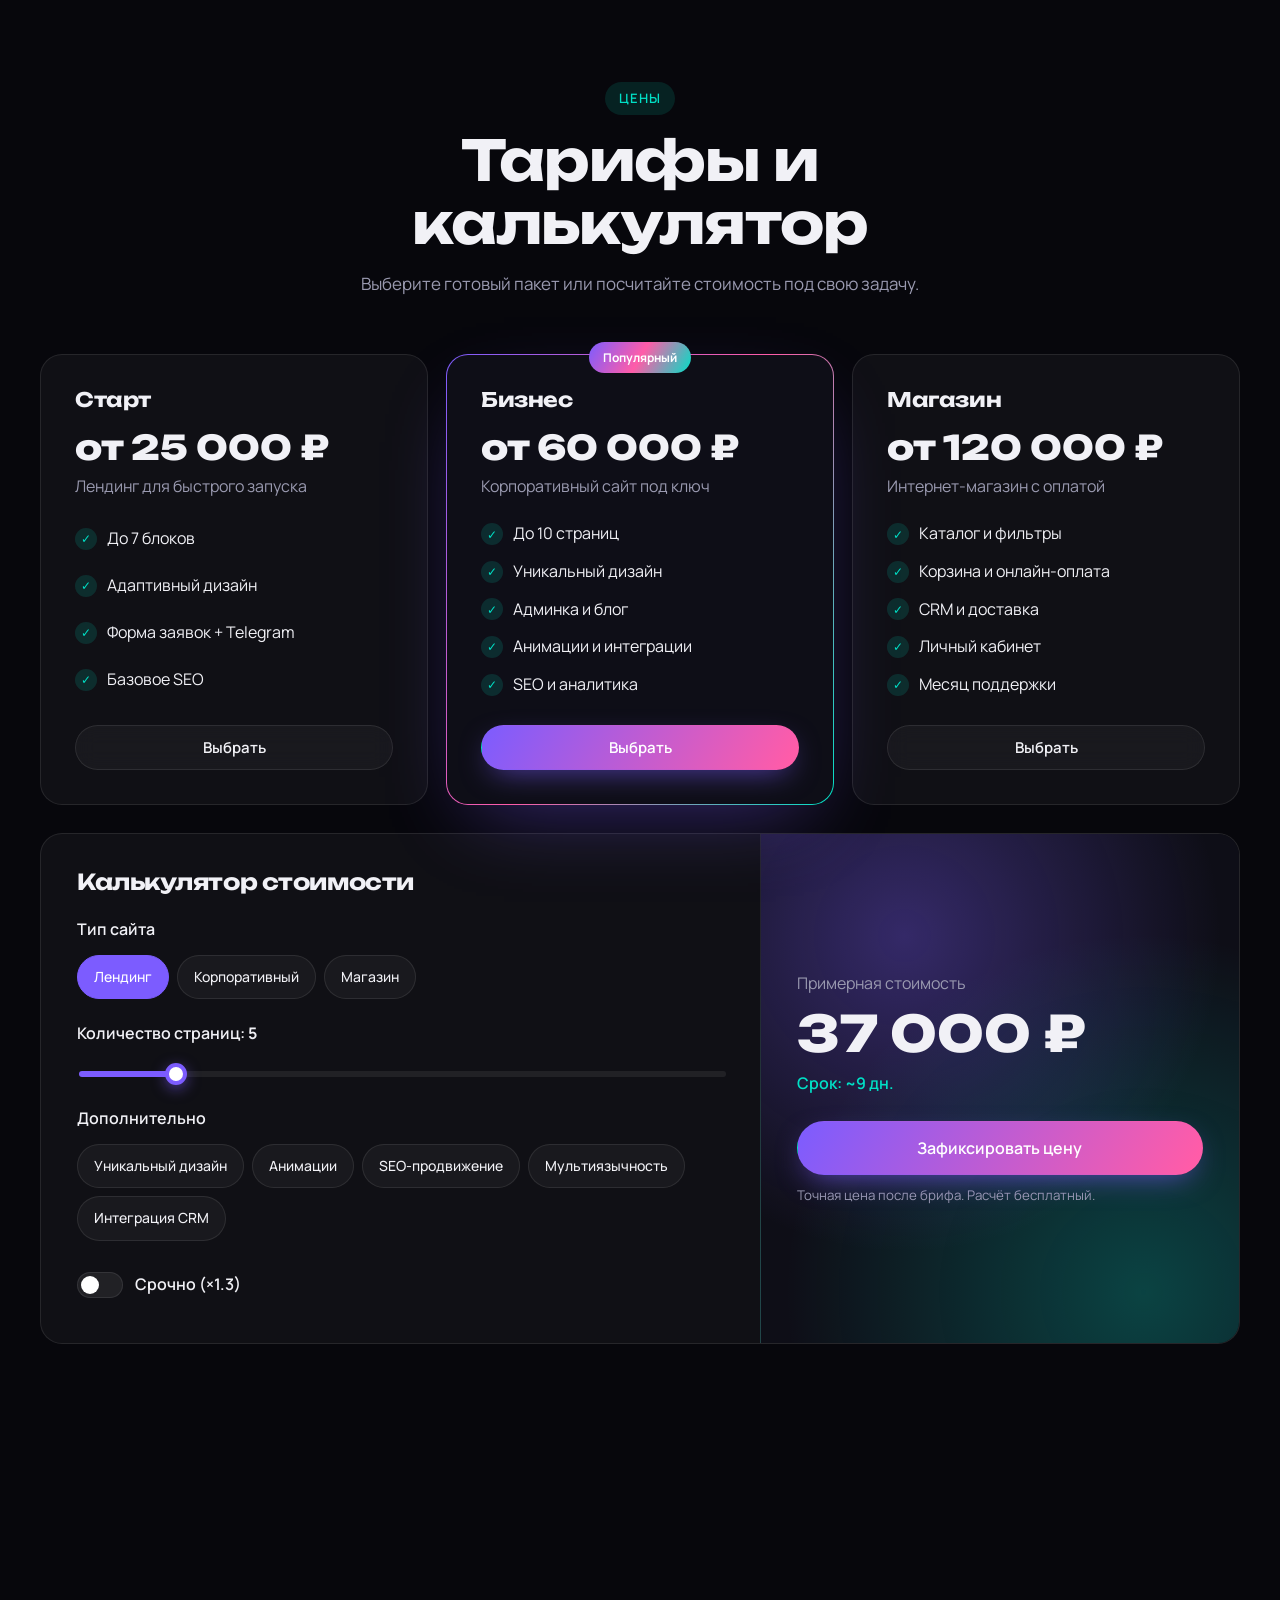
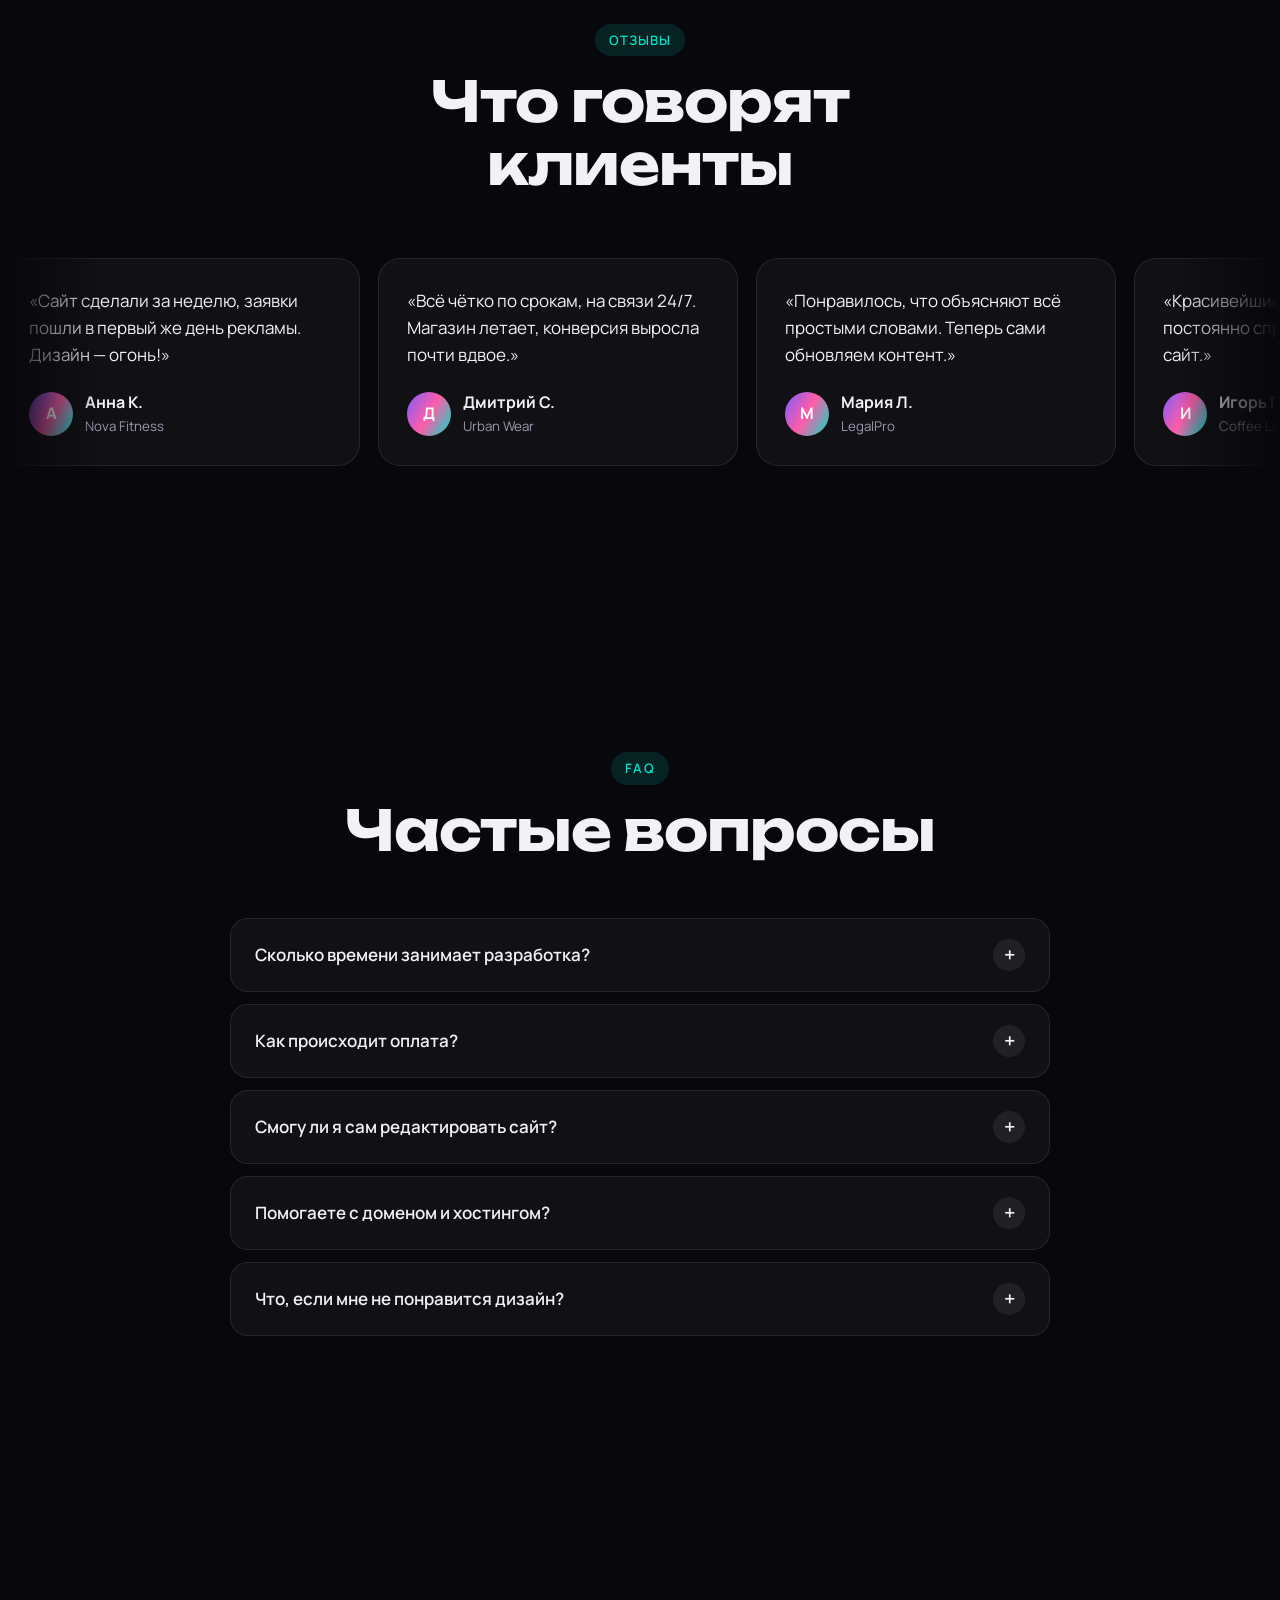
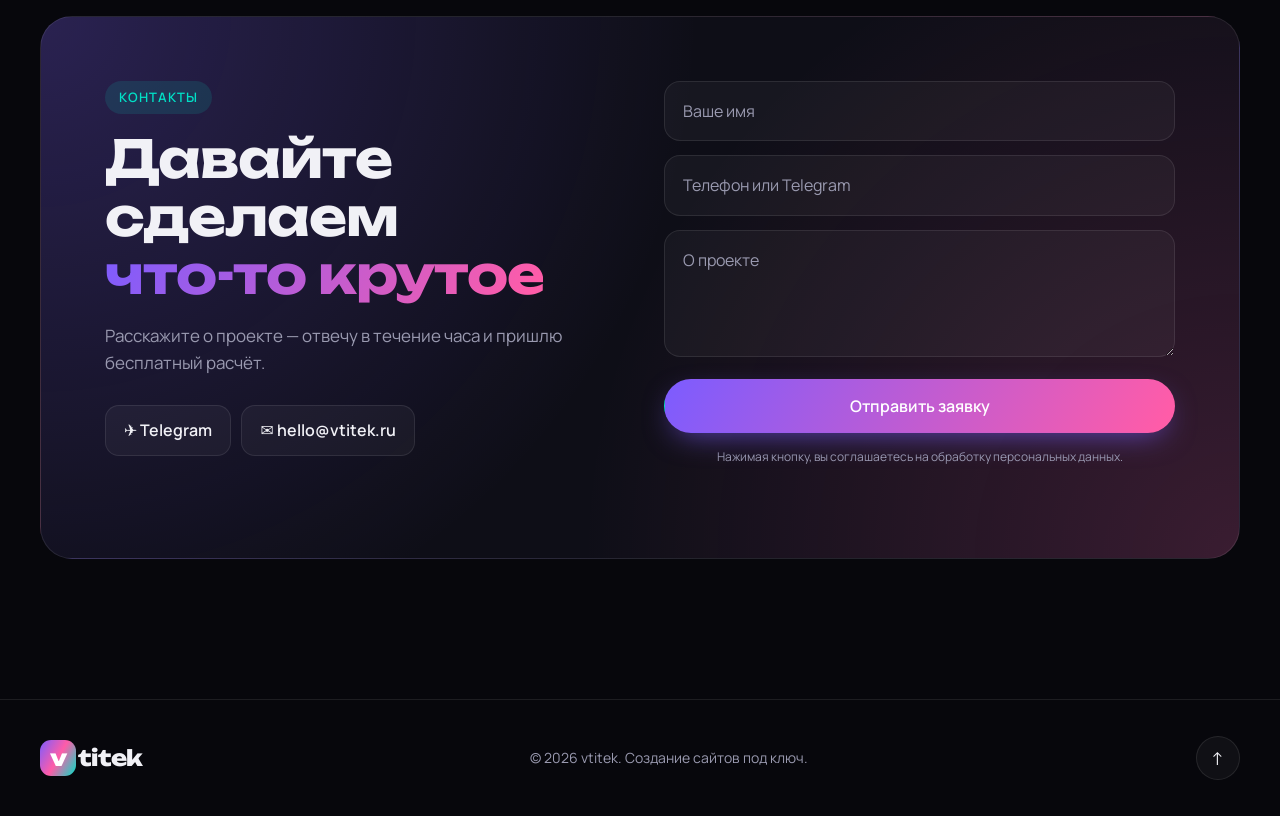
==== commit bf75a178: "Hoplite working tree checkpoint" ====
--- a/index.html
+++ b/index.html
@@ -12,7 +12,7 @@
   <link rel="icon" href="favicon.svg" type="image/svg+xml" />
   <link rel="preconnect" href="https://fonts.googleapis.com" />
   <link rel="preconnect" href="https://fonts.gstatic.com" crossorigin />
-  <link href="https://fonts.googleapis.com/css2?family=Unbounded:wght@500;700;800&family=Manrope:wght@400;500;600;700&display=swap" rel="stylesheet" />
+  <link href="https://fonts.googleapis.com/css2?family=Unbounded:wght@700;800&family=Manrope:wght@400;500;600;700&display=swap" rel="stylesheet" />
   <link rel="stylesheet" href="styles.css" />
   <script>
     document.documentElement.classList.add('js');
@@ -42,12 +42,12 @@
           <svg class="icon-moon" viewBox="0 0 24 24" width="20" height="20" fill="none" stroke="currentColor" stroke-width="2"><path d="M21 12.8A9 9 0 1 1 11.2 3a7 7 0 0 0 9.8 9.8z"/></svg>
         </button>
         <a href="#contact" class="btn btn--primary btn--sm magnetic">Обсудить проект</a>
-        <button class="burger" type="button" aria-label="Открыть меню" aria-expanded="false"><span></span><span></span></button>
+        <button class="burger" type="button" aria-label="Открыть меню" aria-expanded="false" aria-controls="mobile-menu"><span></span><span></span></button>
       </div>
     </div>
   </header>
 
-  <div class="mobile-menu" aria-hidden="true">
+  <div class="mobile-menu" id="mobile-menu">
     <a href="#services">Услуги</a>
     <a href="#works">Работы</a>
     <a href="#process">Процесс</a>
@@ -155,6 +155,16 @@
           <button class="filter" data-filter="corp" type="button" aria-pressed="false">Корпоративные</button>
         </div>
         <div class="works">
+          <a class="work work--featured reveal" data-cat="landing" href="works/advokat-vizitka.html">
+            <div class="work__preview work__preview--7"><img class="work__img" src="works/img/advokat-vizitka.webp" alt="Главный экран сайта-визитки адвоката" width="800" height="600" loading="lazy" decoding="async" /></div>
+            <div class="work__info">
+              <span class="work__tag">Новый кейс</span>
+              <h3>Адвокат Орлова</h3>
+              <p>Сайт-визитка адвоката по правилам адвокатской этики и 152-ФЗ: без оценок и отзывов, с отдельным согласием на обработку данных, политикой конфиденциальности и реквизитами.</p>
+              <ul class="work__points"><li>Ст. 17 КПЭА</li><li>Согласие по 156-ФЗ</li><li>Без cookie</li></ul>
+              <span class="work__more">Открыть сайт →</span>
+            </div>
+          </a>
           <a class="work tilt reveal" data-cat="landing" href="works/nova-fitness.html">
             <div class="work__preview work__preview--1"><img class="work__img" src="works/img/nova-fitness.webp" alt="Главный экран сайта Nova Fitness" width="800" height="600" loading="lazy" decoding="async" /></div>
             <div class="work__info"><h3>Nova Fitness</h3><p>Лендинг фитнес-клуба · +240% заявок</p><span class="work__more">Открыть сайт →</span></div>
@@ -178,10 +188,6 @@
           <a class="work tilt reveal" data-cat="corp" href="works/legalpro.html">
             <div class="work__preview work__preview--6"><img class="work__img" src="works/img/legalpro.webp" alt="Главный экран сайта LegalPro" width="800" height="600" loading="lazy" decoding="async" /></div>
             <div class="work__info"><h3>LegalPro</h3><p>Сайт юридической фирмы · блог и SEO</p><span class="work__more">Открыть сайт →</span></div>
-          </a>
-          <a class="work tilt reveal" data-cat="landing" href="works/advokat-vizitka.html">
-            <div class="work__preview work__preview--7"><img class="work__img" src="works/img/advokat-vizitka.webp" alt="Главный экран сайта-визитки адвоката" width="800" height="600" loading="lazy" decoding="async" /></div>
-            <div class="work__info"><h3>Адвокат Орлова</h3><p>Сайт-визитка адвоката · по правилам ФПА и 152-ФЗ</p><span class="work__more">Открыть сайт →</span></div>
           </a>
         </div>
       </div>
--- a/styles.css
+++ b/styles.css
@@ -195,16 +195,18 @@
 .work__preview--4 { background: linear-gradient(135deg, #6b3f22, #c58a54); }
 .work__preview--5 { background: linear-gradient(135deg, #111, #555); }
 .work__preview--6 { background: linear-gradient(135deg, #0f6b5c, #2fd3a5); }
-.mock { width: 72%; aspect-ratio: 16 / 11; border-radius: 12px; background: rgba(255, 255, 255, 0.92); box-shadow: 0 30px 60px -20px rgba(0, 0, 0, 0.5); padding: 12px; display: grid; grid-template-columns: repeat(3, 8px) 1fr; grid-template-rows: 8px 1fr auto auto; gap: 8px 5px; transition: transform 0.6s cubic-bezier(.2, .8, .2, 1); }
-.work:hover .mock { transform: translateY(-6px) scale(1.04); }
-.mock i { width: 8px; height: 8px; border-radius: 50%; background: #ddd; }
-.mock i:nth-child(1) { background: #ff5f57; } .mock i:nth-child(2) { background: #febc2e; } .mock i:nth-child(3) { background: #28c840; }
-.mock b { grid-column: 1 / -1; border-radius: 8px; background: linear-gradient(120deg, #e8e8f0, #f5f5fa); }
-.mock em { grid-column: 1 / -1; height: 8px; border-radius: 4px; background: #e2e2ea; }
-.mock em:last-child { width: 60%; }
+.work__preview--7 { background: linear-gradient(135deg, #14213d, #7a2e3a); }
 .work__info { padding: 20px 24px 24px; }
 .work__info h3 { font-size: 19px; margin-bottom: 4px; }
 .work__info p { color: var(--muted); font-size: 14px; }
+.work--featured { grid-column: 1 / -1; display: grid; grid-template-columns: 1.4fr 1fr; }
+.work--featured .work__preview { aspect-ratio: 16 / 10; }
+.work--featured .work__info { padding: clamp(24px, 3vw, 44px); justify-content: center; gap: 12px; }
+.work--featured h3 { font-size: clamp(22px, 2.4vw, 32px); }
+.work--featured p { font-size: 16px; }
+.work__tag { align-self: flex-start; padding: 6px 12px; border-radius: 999px; background: var(--grad); color: #fff; font-size: 12px; font-weight: 700; }
+.work__points { list-style: none; padding: 0; margin: 4px 0 0; display: flex; flex-wrap: wrap; gap: 8px; }
+.work__points li { padding: 6px 12px; border-radius: 999px; border: 1px solid var(--border); background: var(--surface-2); font-size: 13px; font-weight: 600; }
 
 /* steps */
 .steps { list-style: none; padding: 0; margin: 0; display: grid; grid-template-columns: repeat(4, minmax(0, 1fr)); gap: 18px; counter-reset: s; position: relative; }
@@ -350,6 +352,8 @@
   .section__head { margin-bottom: 32px; }
   .section__head p { font-size: 16px; }
   .cards, .works, .pricing, .steps, .contact { grid-template-columns: 1fr; }
+  .work--featured { grid-template-columns: 1fr; }
+  .work--featured .work__preview { aspect-ratio: 4 / 3; }
   .card, .step { padding: 24px; }
   .plan { padding: 28px 24px; }
   .plan--featured { order: -1; margin-top: 10px; }
